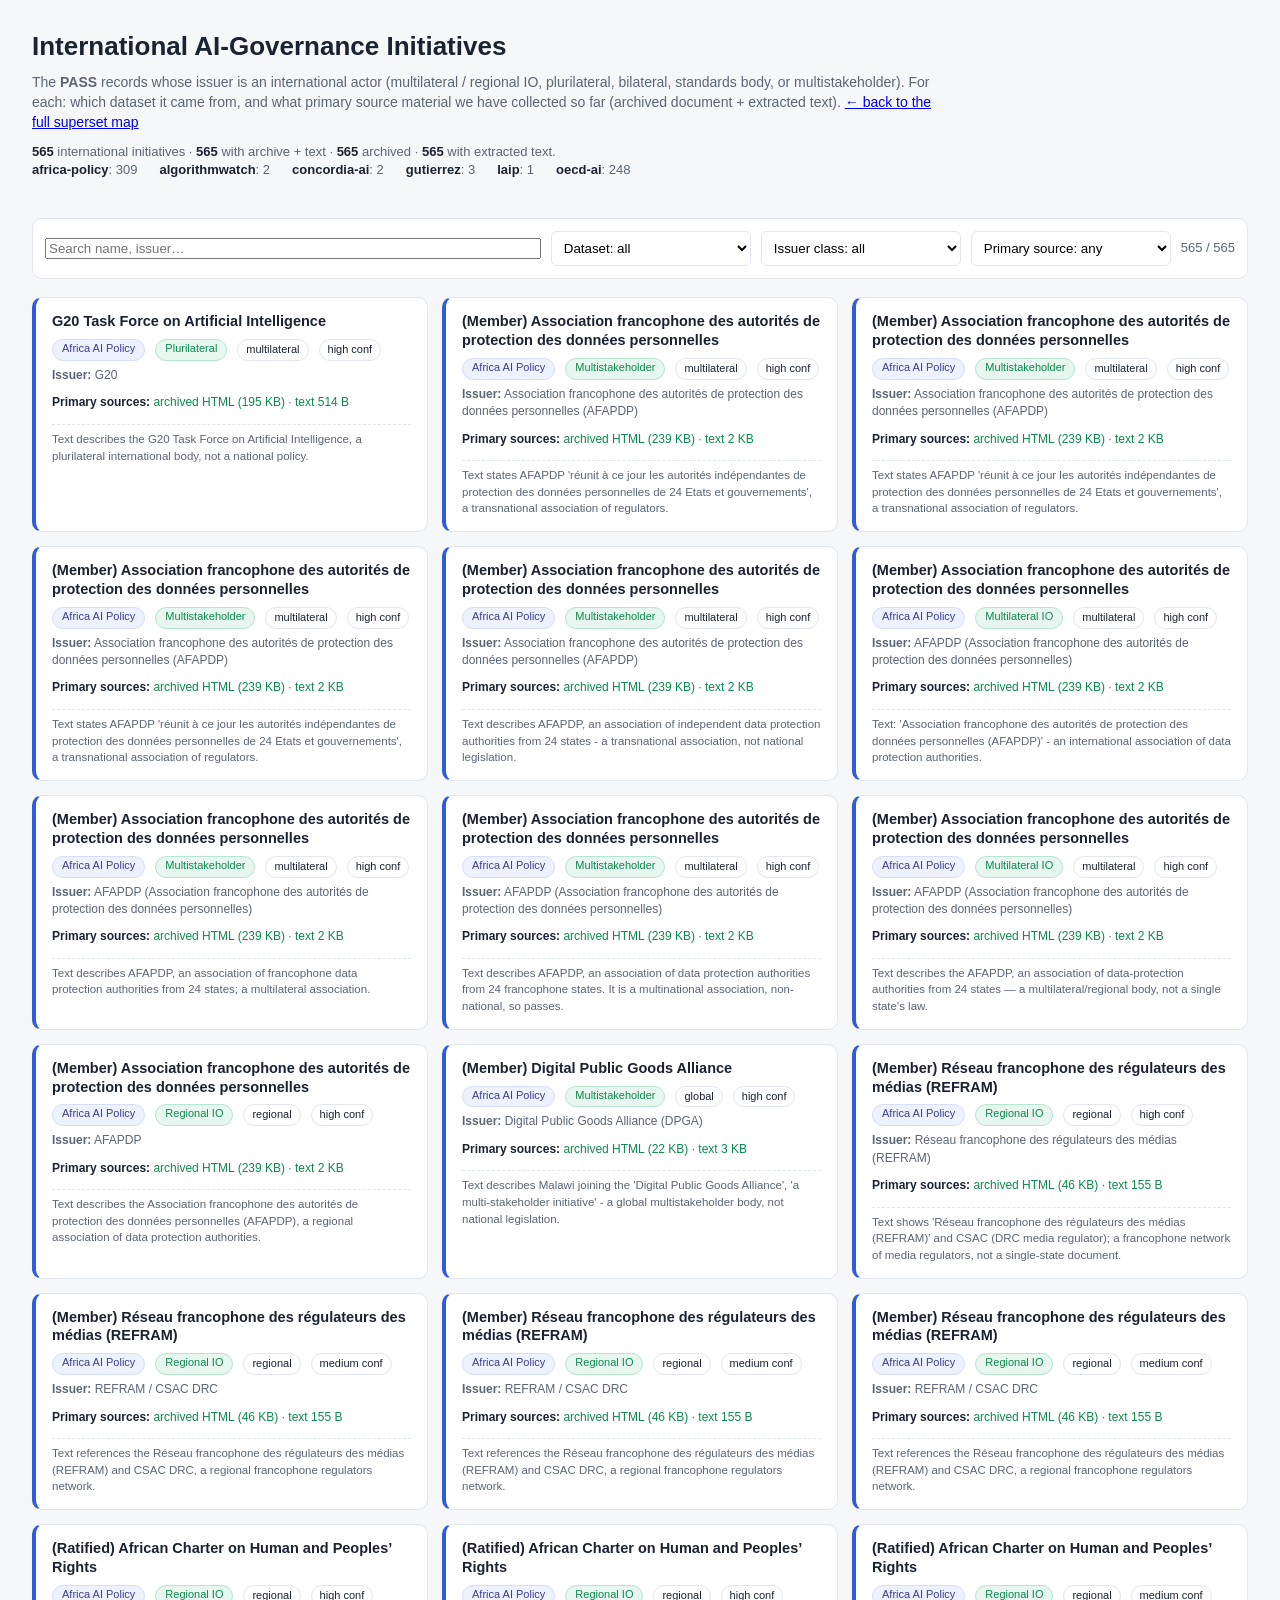
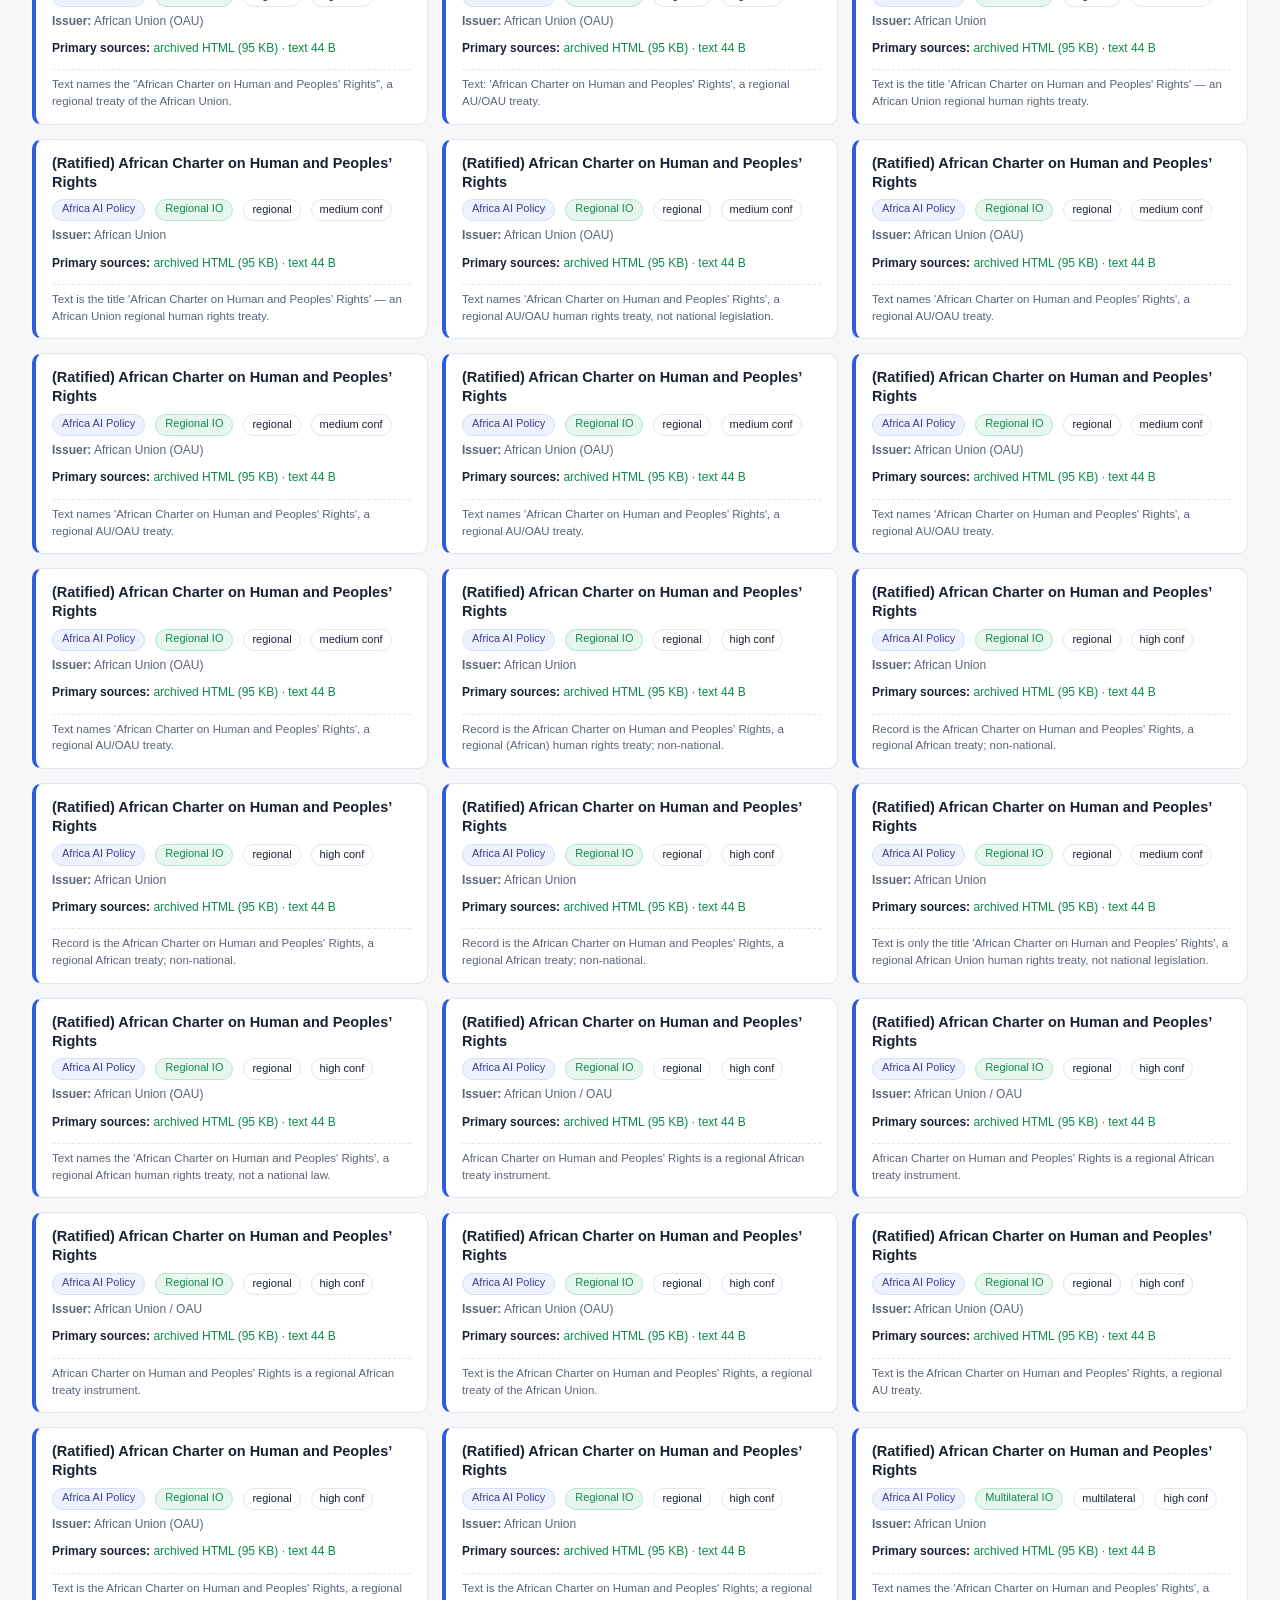
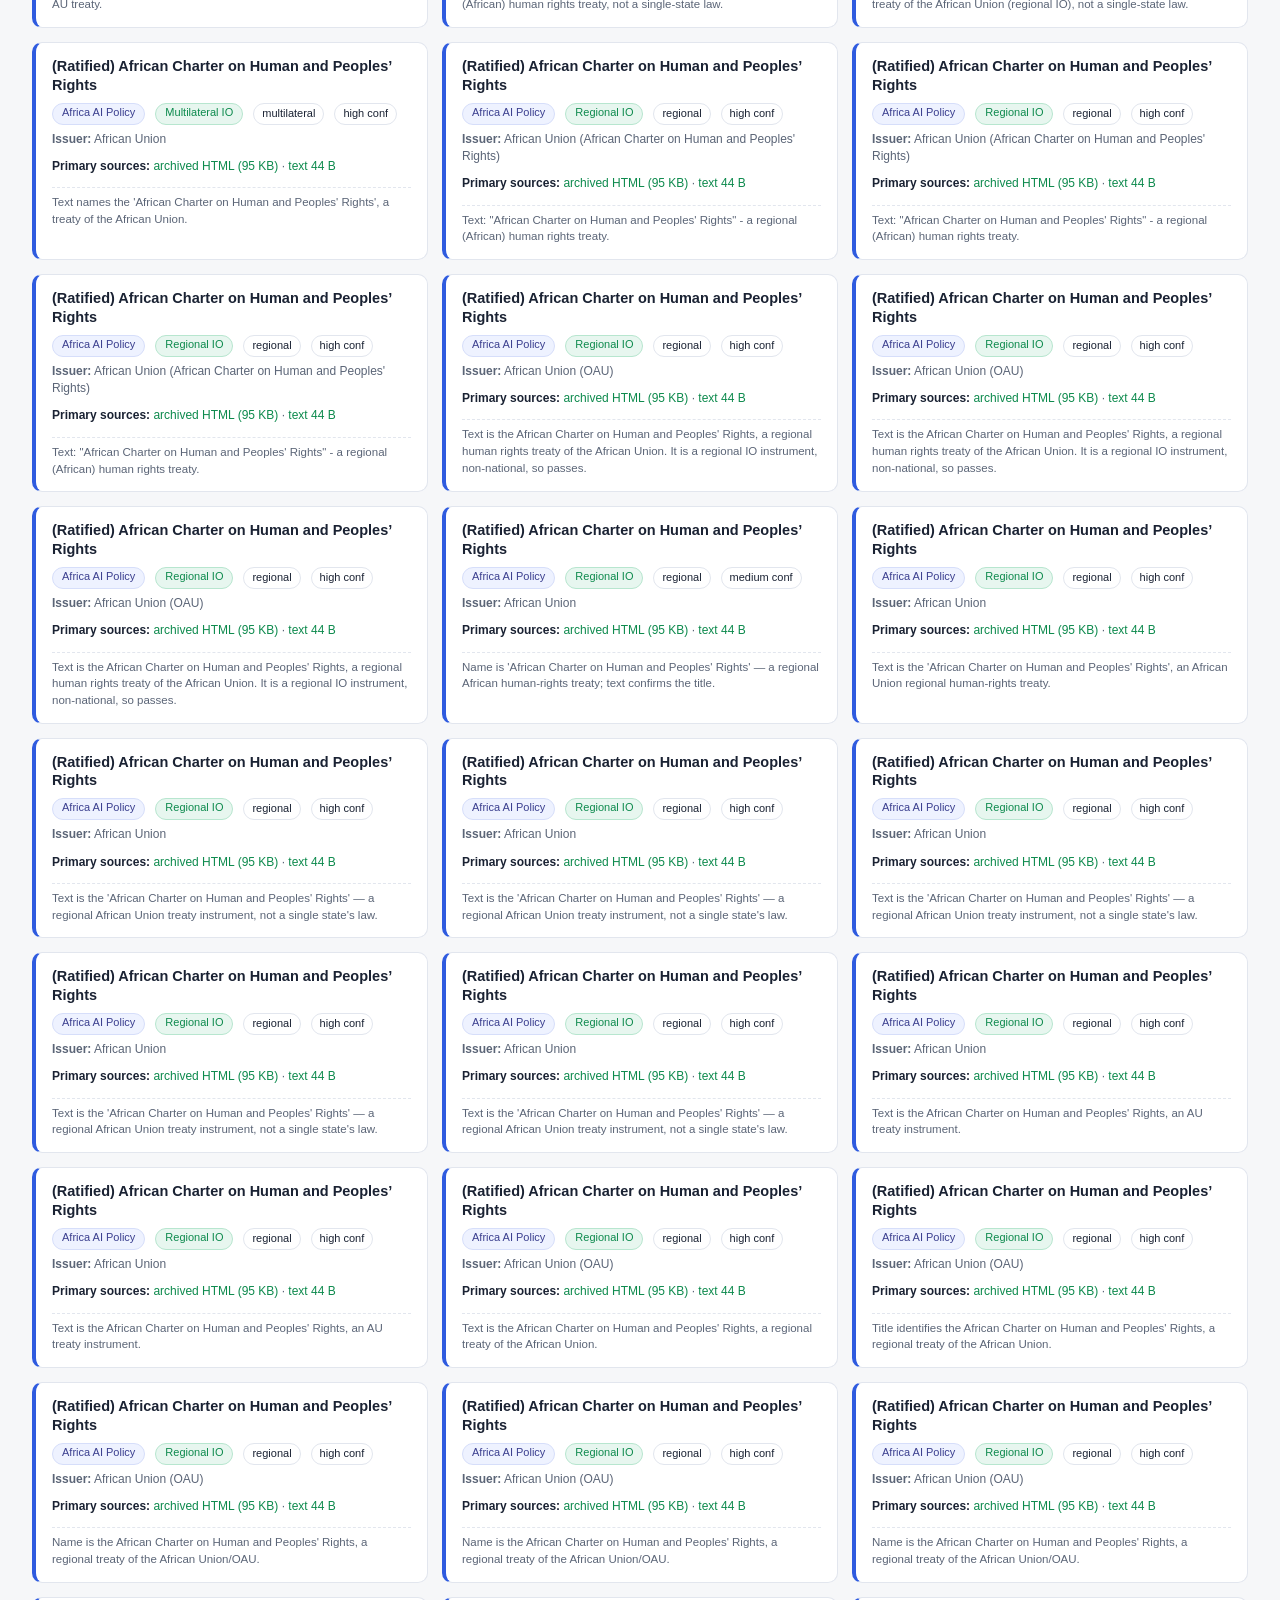
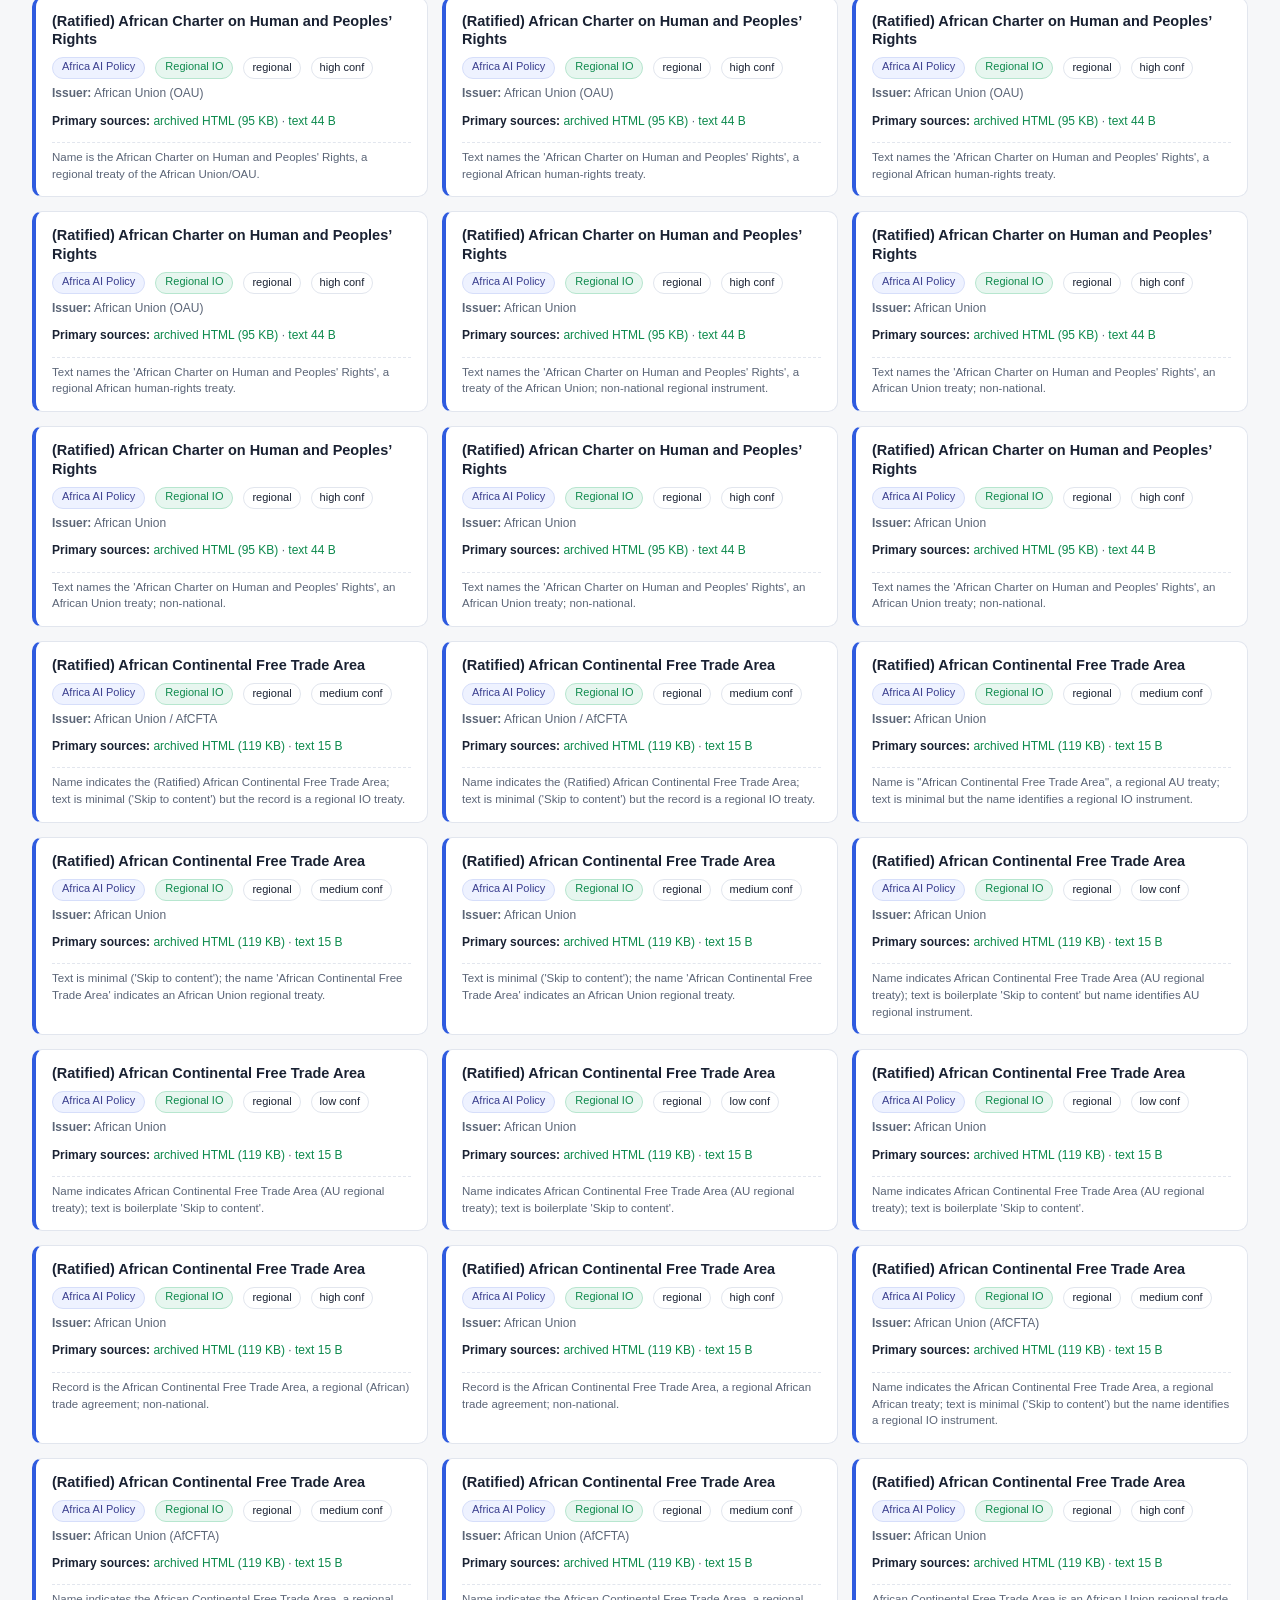
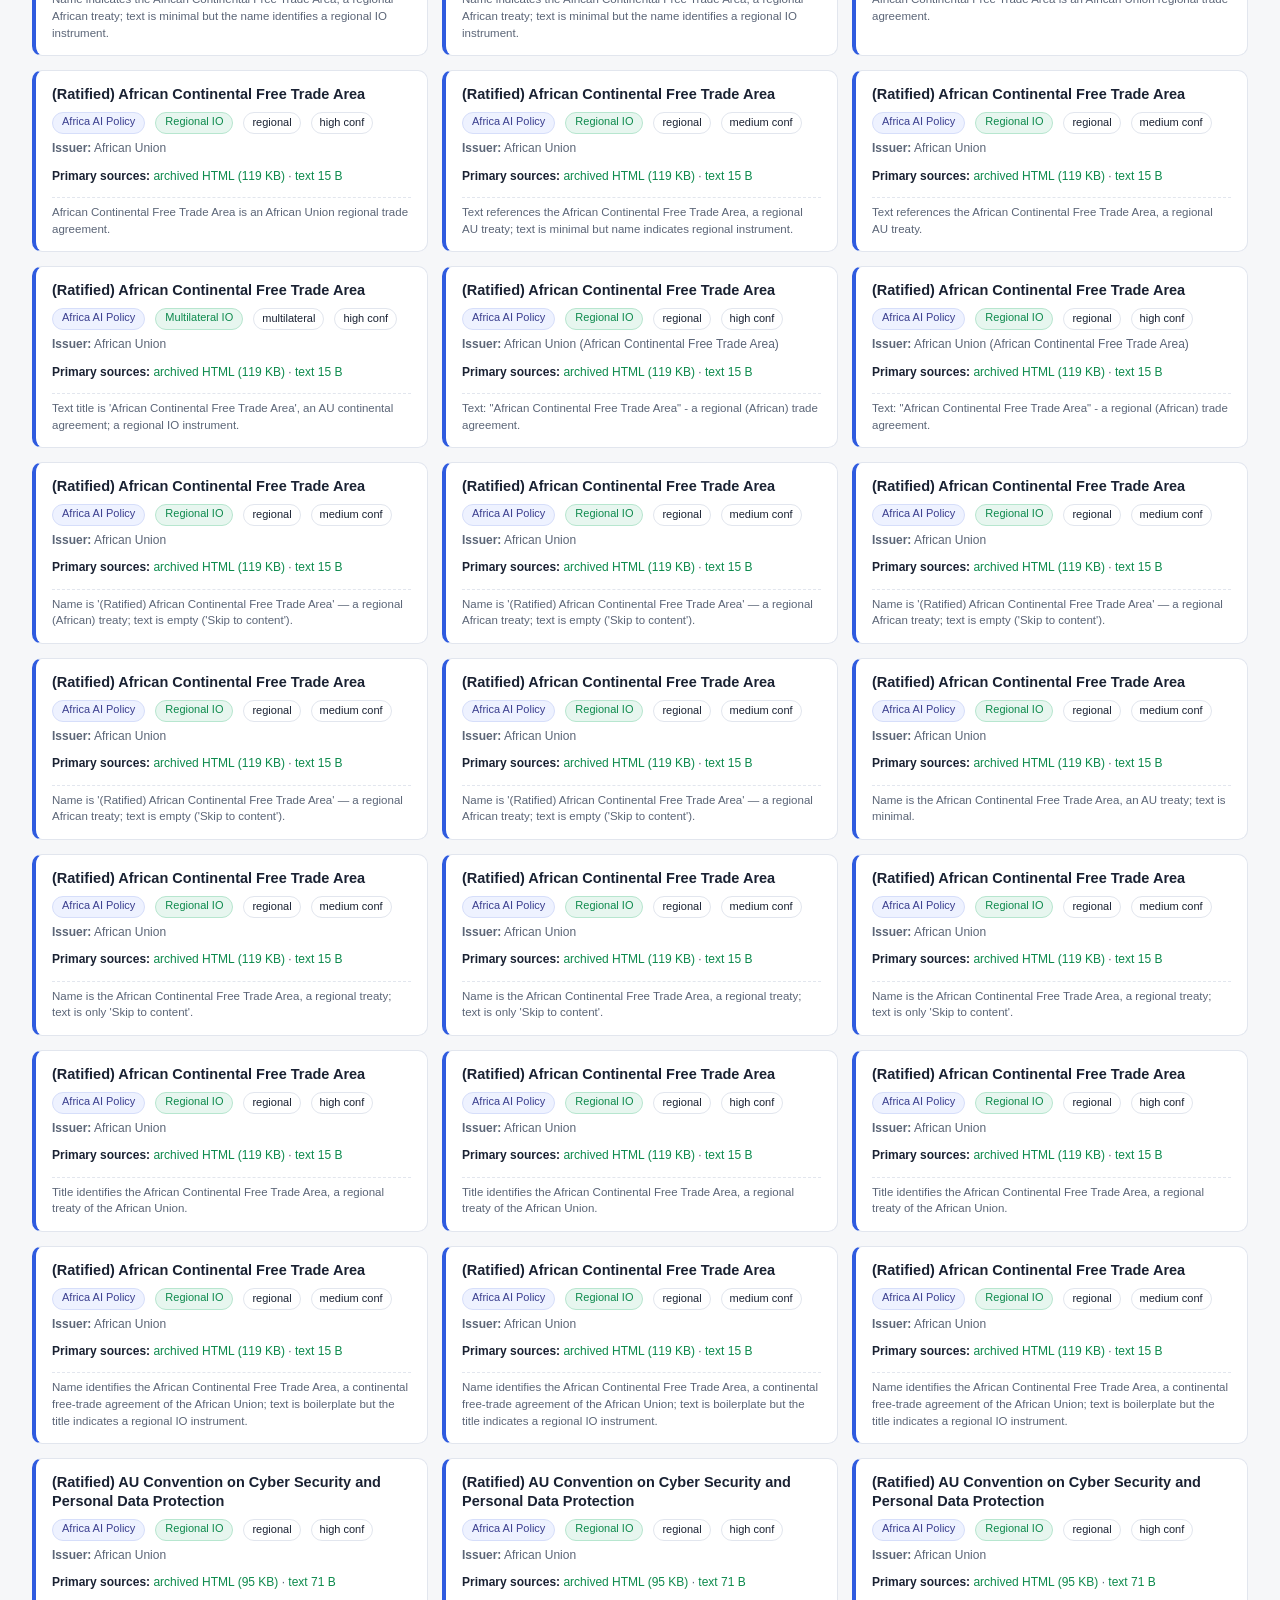
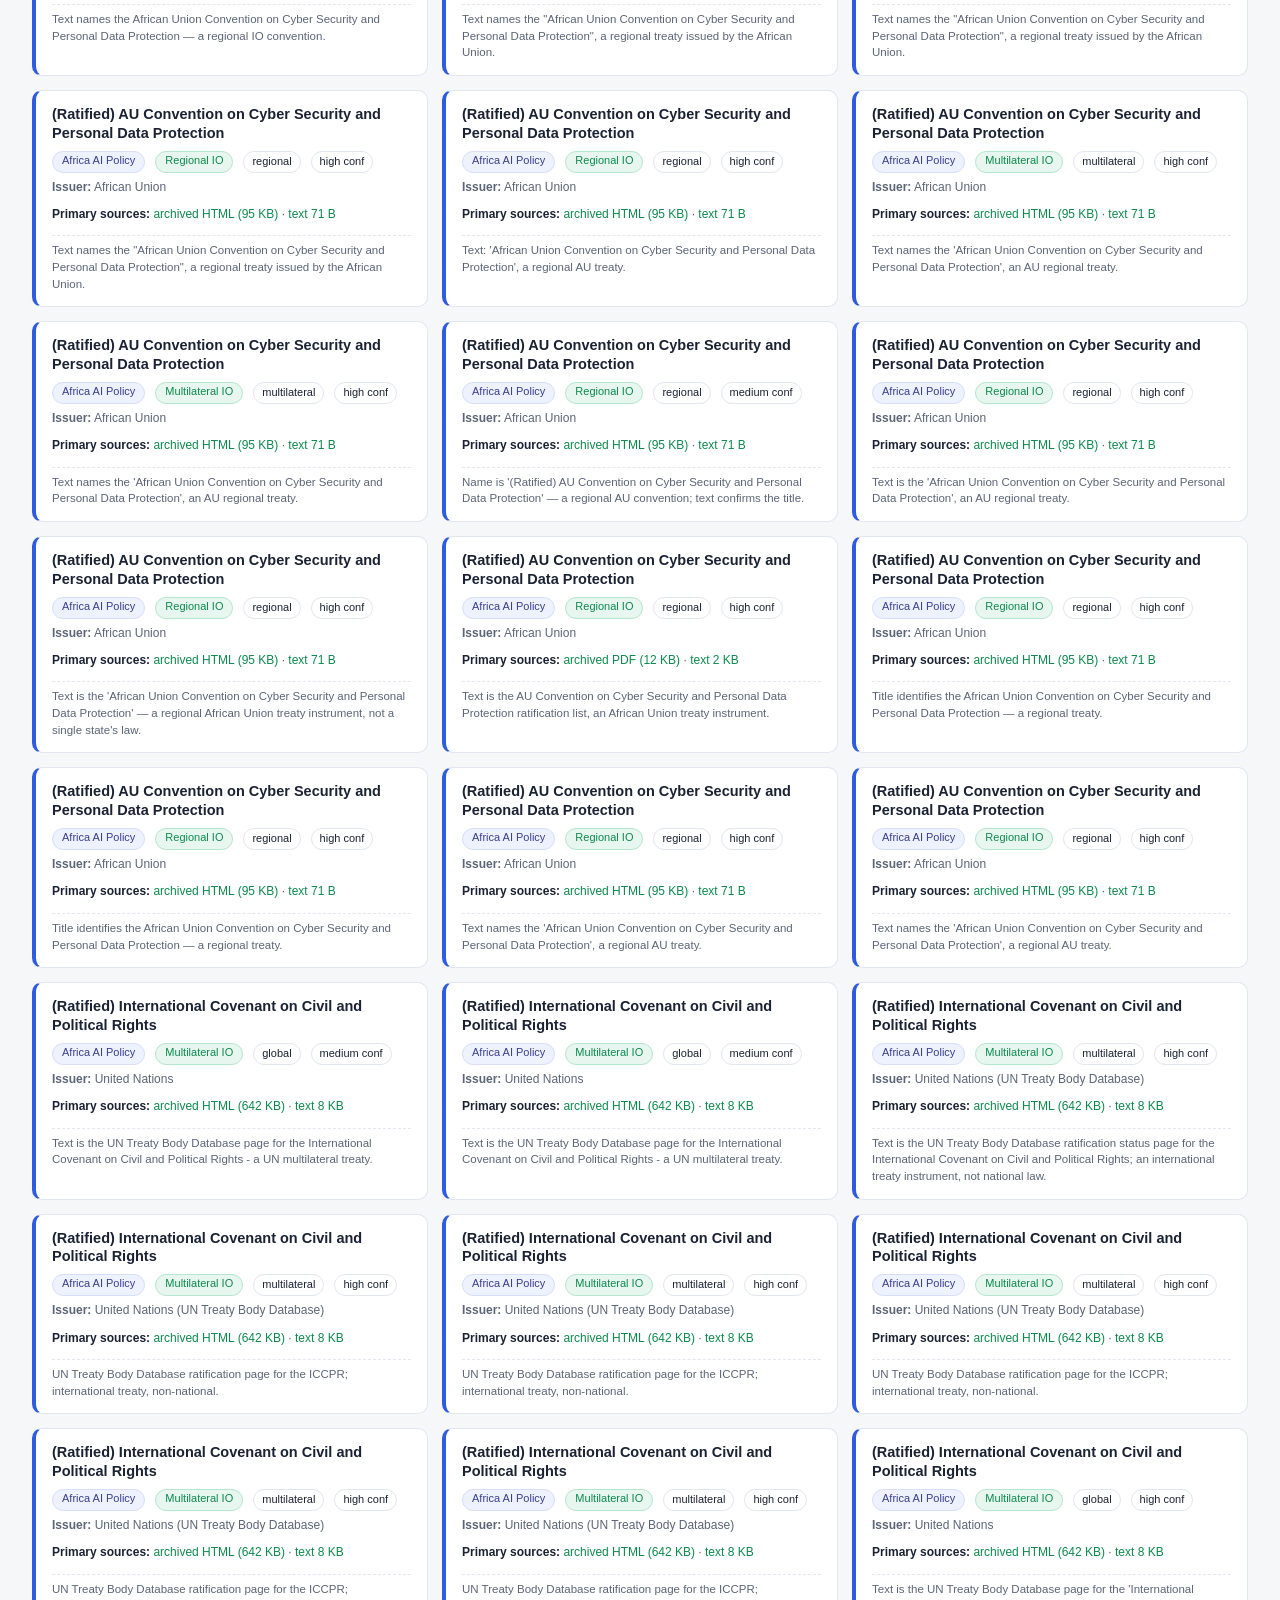
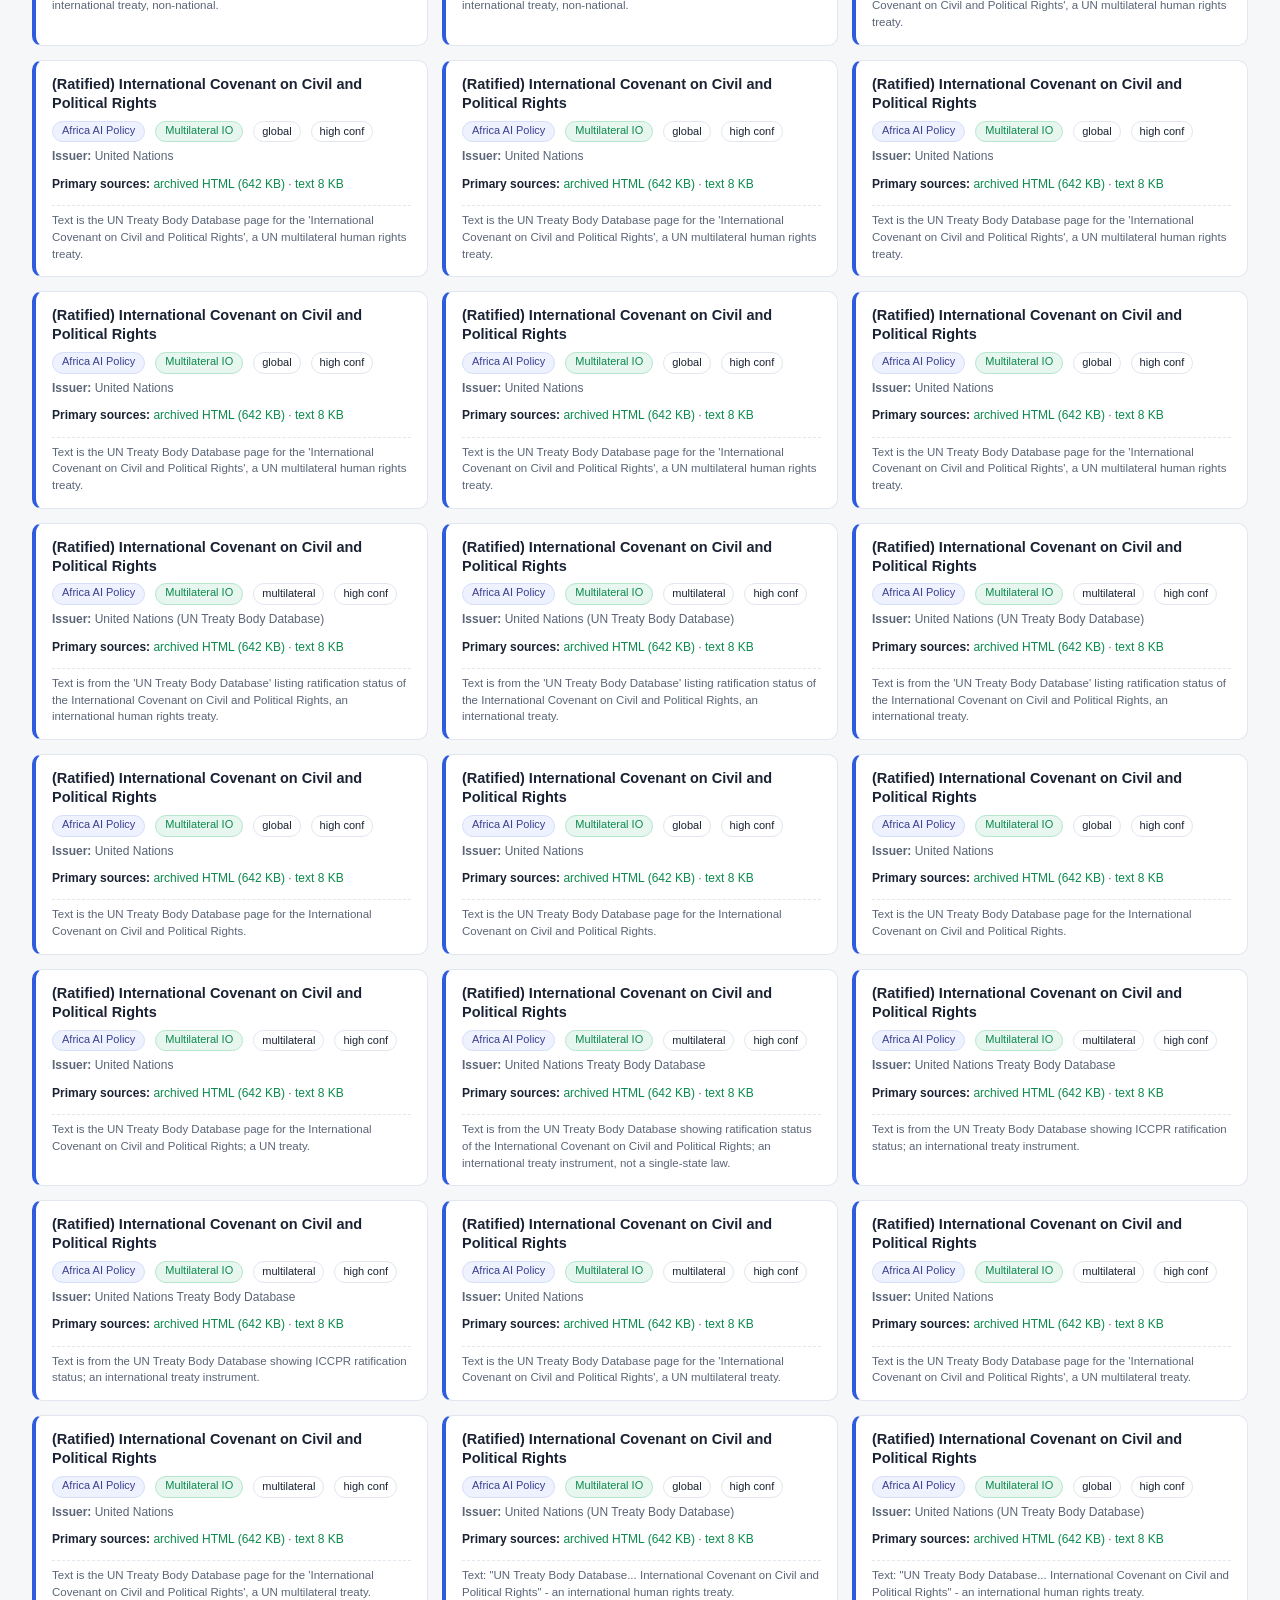
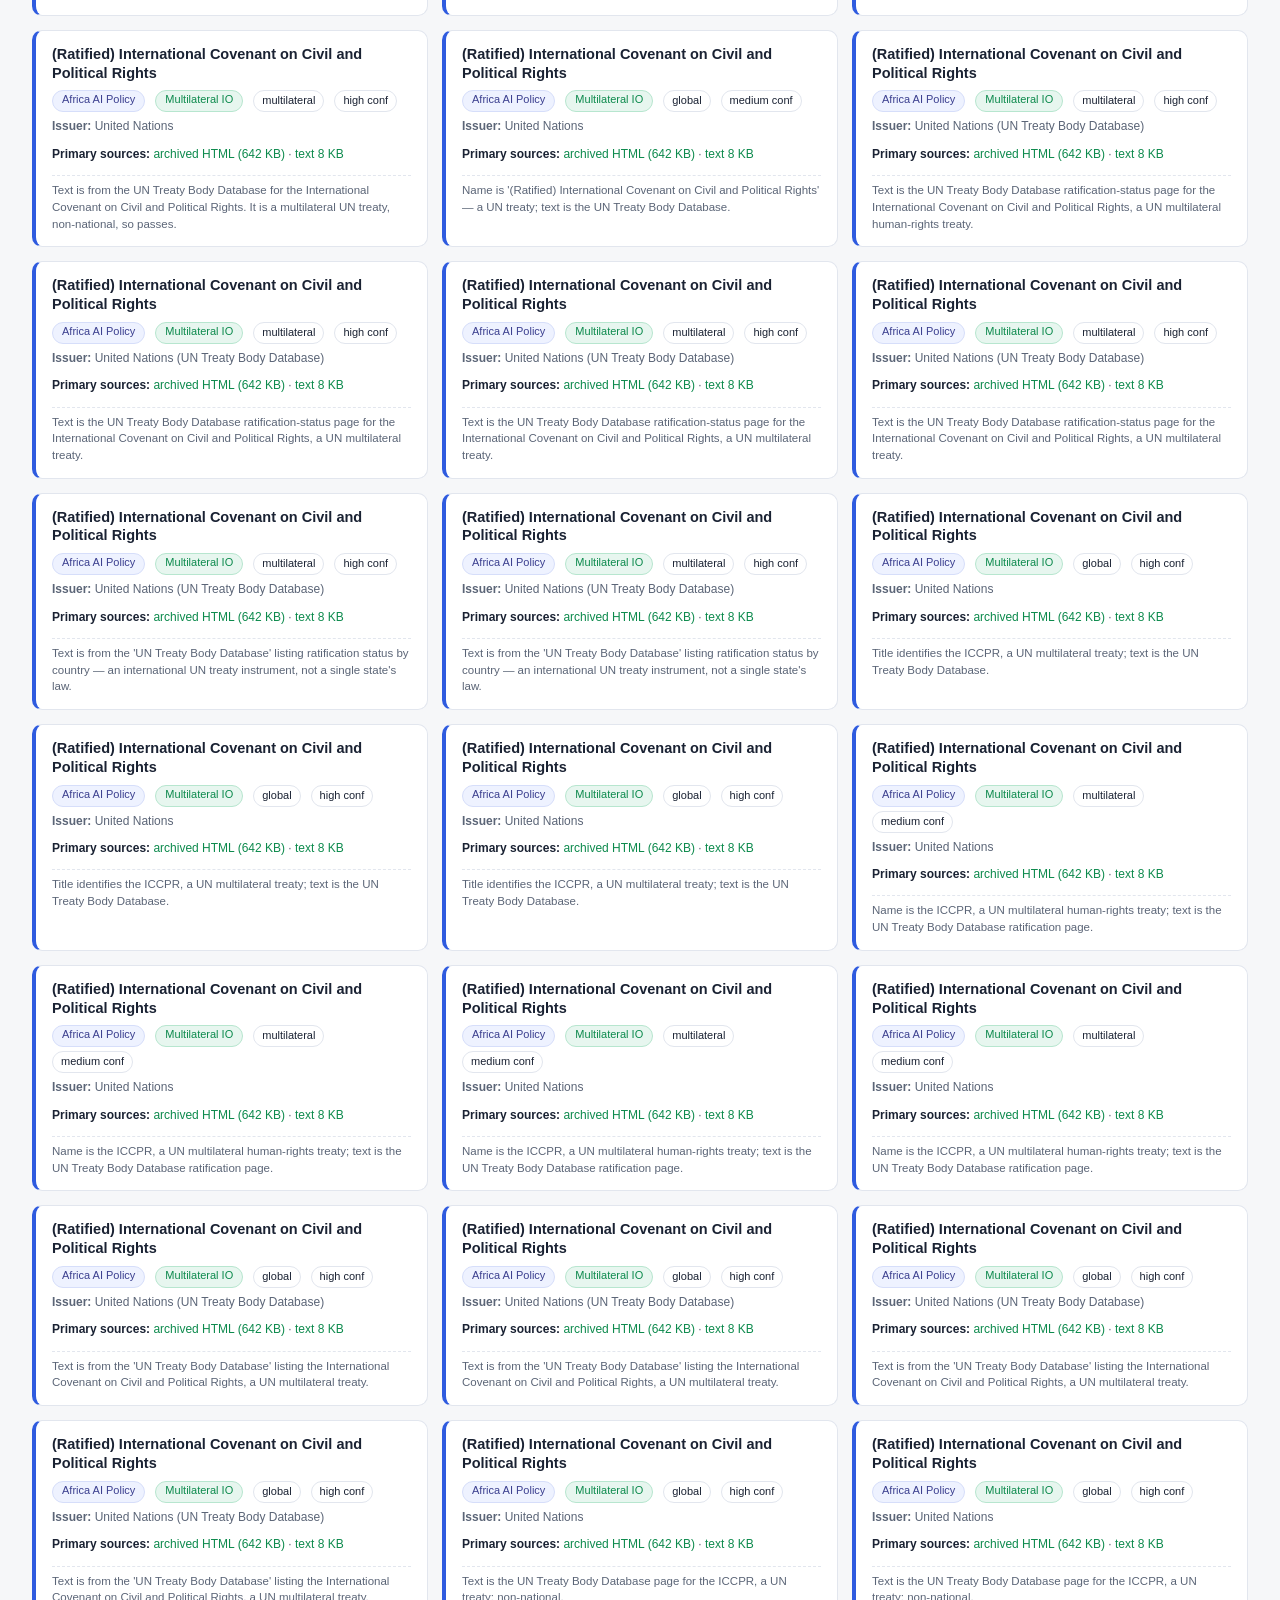
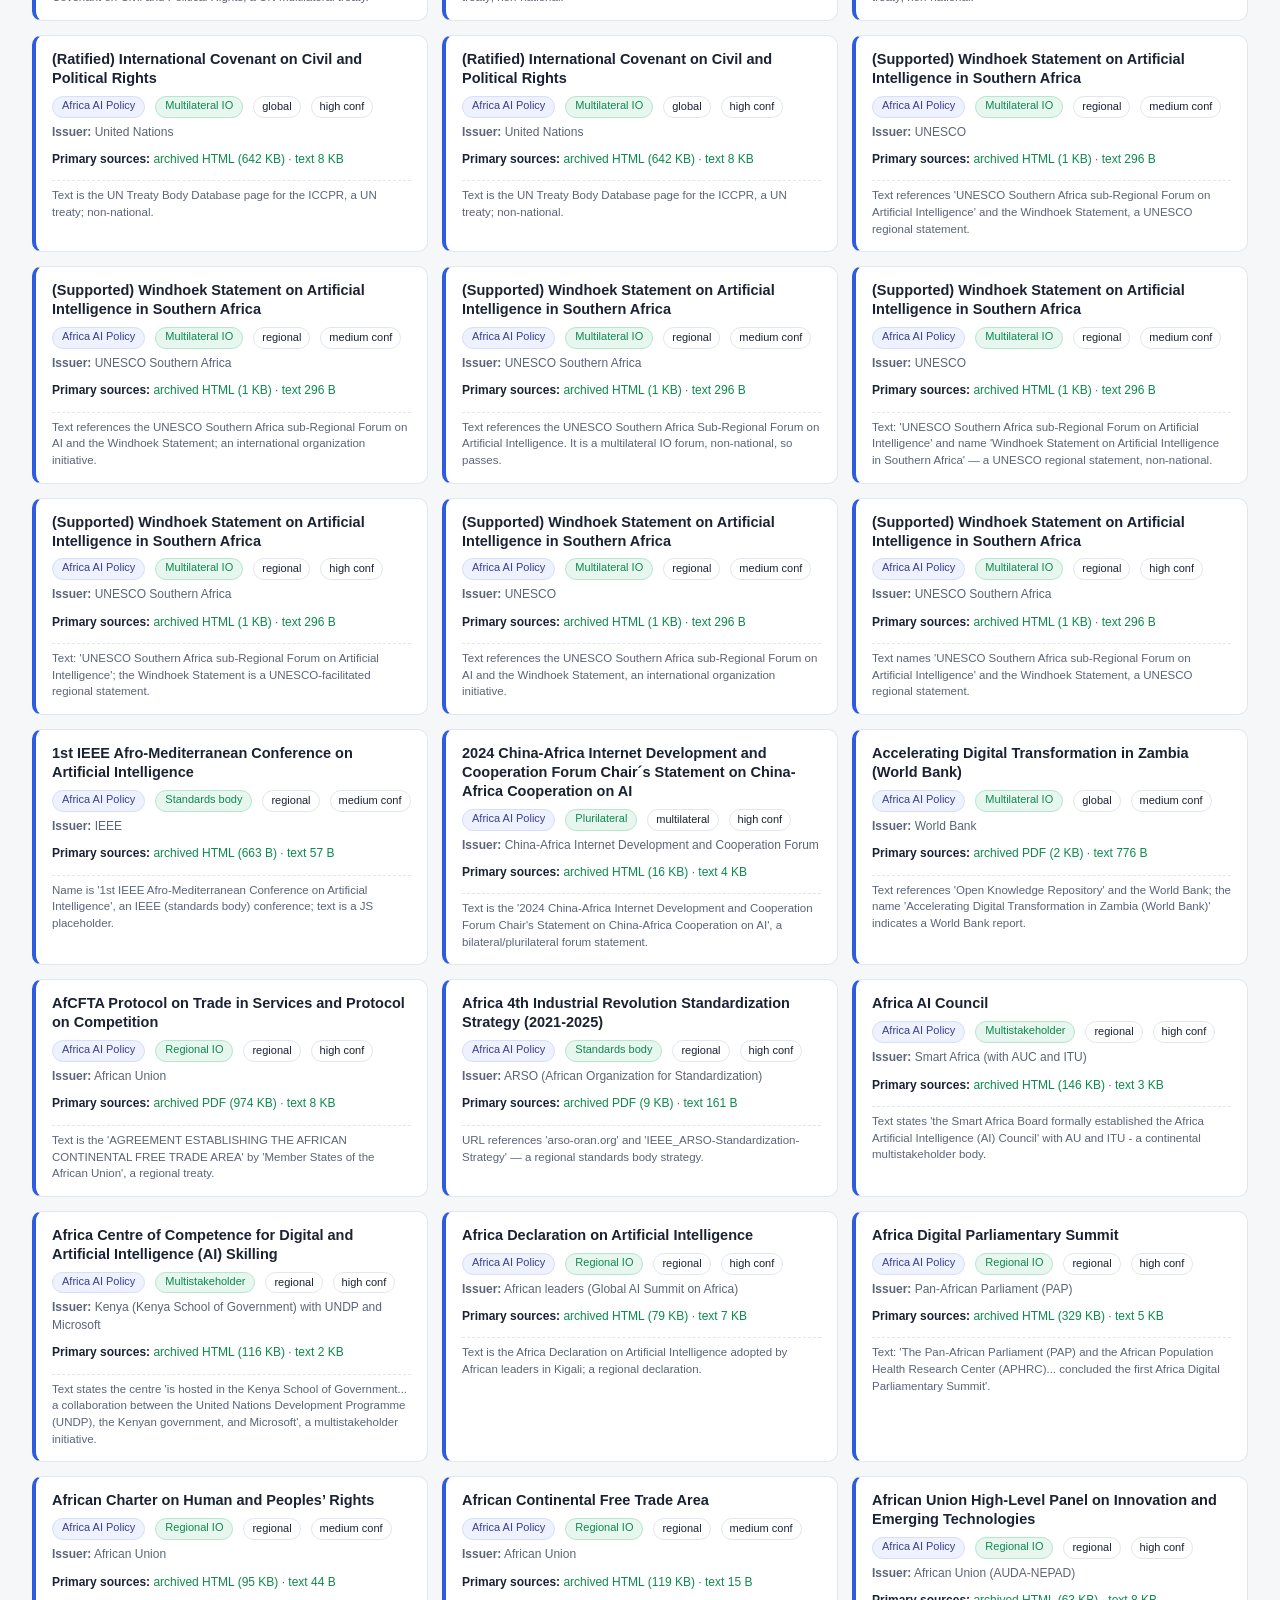
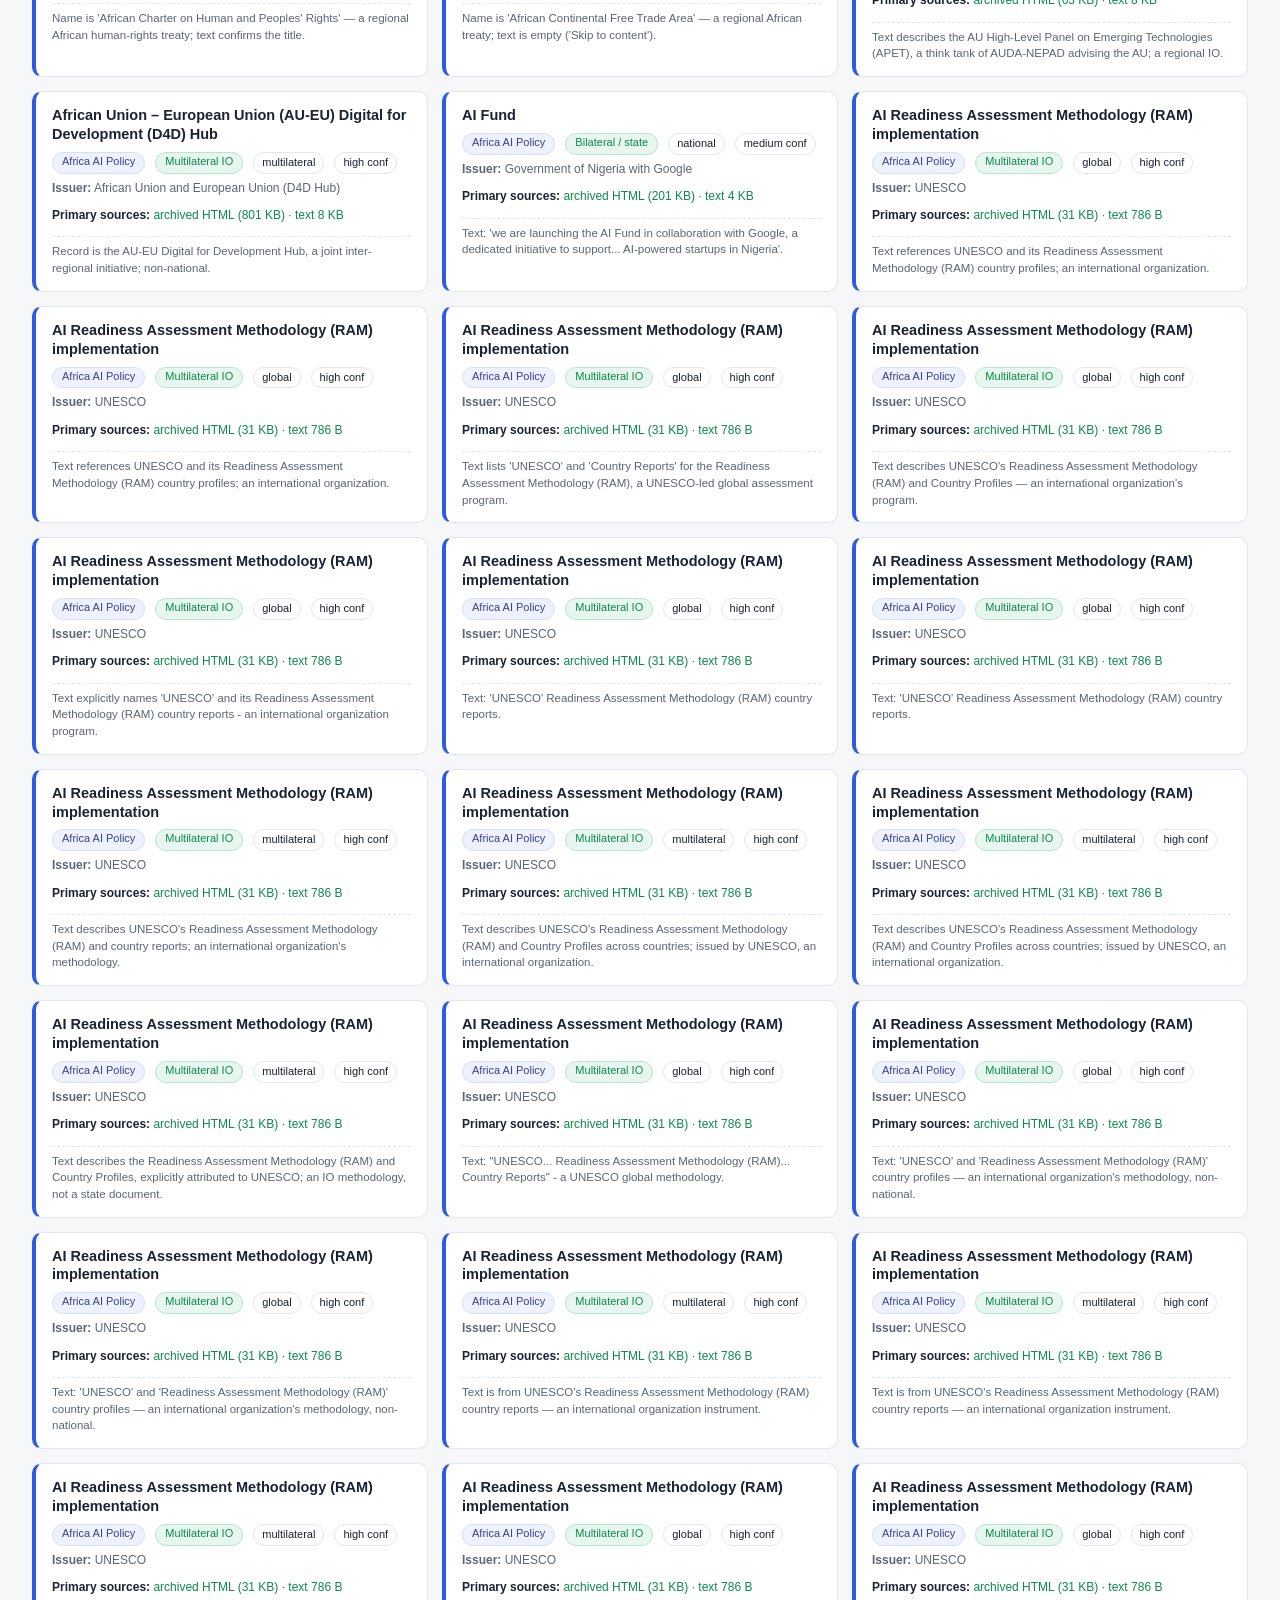
==== international.html @ 4057fb33 "feat: add International initiatives page (565 PASS records w/ primary-source status)" ====
<!DOCTYPE html>
<html lang="en">
<head>
<meta charset="UTF-8">
<meta name="viewport" content="width=device-width, initial-scale=1.0">
<title>International AI-Governance Initiatives — Superset</title>
<link rel="stylesheet" href="style.css">
<style>
  .intl-card { border-left: 4px solid var(--accent); }
  .intl-card h3 { font-size: 14.5px; }
  .src-line { font-size: 12px; color: var(--muted); display: flex; flex-wrap: wrap; gap: 4px 10px; margin-top: 2px; }
  .src-pill { background: #eef2ff; border: 1px solid #d6defa; color: #3b3f8f; border-radius: 12px; padding: 1px 9px; font-size: 11px; }
  .class-pill { background: #e7f6ef; border: 1px solid #b7e6cf; color: var(--pass); border-radius: 12px; padding: 1px 9px; font-size: 11px; }
  .primary { font-size: 12px; color: var(--muted); margin-top: 4px; }
  .primary b { color: var(--ink); }
  .primary .ok { color: var(--pass); }
  .primary .none { color: var(--excluded); }
  .evidence { font-size: 11.5px; color: var(--muted); margin-top: 6px; border-top: 1px dashed var(--line); padding-top: 6px; }
  .stats { display: flex; flex-wrap: wrap; gap: 6px 22px; margin-bottom: 12px; font-size: 13px; color: var(--muted); }
  .stats b { color: var(--ink); }
  .controls select { min-width: 200px; }
</style>
</head>
<body>
<header>
  <h1>International AI-Governance Initiatives</h1>
  <p class="sub">The <b>PASS</b> records whose issuer is an international actor
    (multilateral / regional IO, plurilateral, bilateral, standards body, or
    multistakeholder). For each: which dataset it came from, and what primary
    source material we have collected so far (archived document + extracted text).
    <a href="index.html">← back to the full superset map</a></p>
  <div id="summary" class="summary"></div>
</header>

<main>
  <section id="controls" class="controls">
    <input type="search" id="q" placeholder="Search name, issuer…" autocomplete="off">
    <select id="source">
      <option value="">Dataset: all</option>
    </select>
    <select id="orgclass">
      <option value="">Issuer class: all</option>
    </select>
    <select id="primary">
      <option value="">Primary source: any</option>
      <option value="both">archive + text</option>
      <option value="archive">archive only</option>
      <option value="text">text only</option>
      <option value="none">none collected</option>
    </select>
    <span id="count" class="count"></span>
  </section>
  <div id="grid" class="grid"></div>
</main>

<footer>
  <p>Generated from the superset pipeline. Each record is metadata + a link to the source — not trusted text. Primary-source status reflects the local archive (<code>primary/&lt;src&gt;/&lt;rid&gt;.*</code>) and extracted text (<code>primary/text/&lt;src&gt;/&lt;rid&gt;.txt</code>).</p>
</footer>
<script src="international.js"></script>
</body>
</html>
---- style.css ----
:root {
  --bg: #f6f7f9;
  --panel: #ffffff;
  --ink: #1a2233;
  --muted: #5b6577;
  --line: #e2e6ee;
  --accent: #2f5bdf;
  --pass: #0d8a4d;
  --flagged: #b98200;
  --excluded: #c0392b;
  --unknown: #8a8f9c;
}
* { box-sizing: border-box; }
[hidden] { display: none !important; }
body {
  margin: 0;
  font-family: -apple-system, "Segoe UI", Roboto, Helvetica, Arial, sans-serif;
  background: var(--bg);
  color: var(--ink);
  line-height: 1.45;
}
header { padding: 28px 32px 8px; }
header h1 { margin: 0 0 6px; font-size: 26px; }
.sub { max-width: 900px; color: var(--muted); font-size: 14px; margin: 0 0 10px; }
.summary { font-size: 13px; color: var(--muted); }
.summary b { color: var(--ink); }

.tabs {
  display: flex; flex-wrap: wrap; gap: 8px;
  padding: 14px 32px 0;
}
.tabs button {
  border: 1px solid var(--line); background: var(--panel);
  color: var(--ink); padding: 8px 14px; border-radius: 8px;
  cursor: pointer; font-size: 13px;
}
.tabs button.active {
  background: var(--accent); border-color: var(--accent); color: #fff;
}
.tabs .n { opacity: .7; font-weight: 400; }

main { padding: 18px 32px 40px; }
.controls {
  display: flex; flex-wrap: wrap; gap: 10px; align-items: center;
  padding: 12px; background: var(--panel); border: 1px solid var(--line);
  border-radius: 10px; margin-bottom: 18px;
}
.controls input[type=search] { flex: 1 1 200px; min-width: 180px; }
.controls select { padding: 8px; border: 1px solid var(--line); border-radius: 6px; background: #fff; }
.count { margin-left: auto; font-size: 13px; color: var(--muted); }

/* overlap view */
.tabs--over { margin-top: 2px; }
.tabs--over button { background: #eef2ff; }
.tabs--over button.active { background: #6b4fe0; border-color: #6b4fe0; }
.overview {
  background: var(--panel); border: 1px solid var(--line); border-radius: 10px;
  padding: 16px; margin-bottom: 18px; font-size: 13px; color: var(--muted);
}
.overview h2 { margin: 0 0 10px; font-size: 16px; color: var(--ink); }
.overview .stats { display: flex; flex-wrap: wrap; gap: 6px 22px; margin-bottom: 12px; }
.overview .stats b { color: var(--ink); }
.overview table.matrix { border-collapse: collapse; font-size: 12px; }
.overview table.matrix td, .overview table.matrix th { border: 1px solid var(--line); padding: 3px 8px; text-align: center; }
.overview table.matrix th { color: var(--muted); font-weight: 600; }
.cluster {
  background: var(--panel); border: 1px solid var(--line); border-radius: 10px;
  padding: 13px 16px; margin-bottom: 12px;
}
.cluster h3 { margin: 0 0 4px; font-size: 15px; }
.cluster .srcs { font-size: 12px; color: var(--muted); display: flex; flex-wrap: wrap; gap: 4px 8px; margin-bottom: 8px; }
.src-pill { display: inline-block; background: #eef2ff; border: 1px solid #d6defa; color: #3b3f8f; border-radius: 12px; padding: 1px 9px; font-size: 11px; }
.cluster details { margin-top: 2px; }
.cluster summary { cursor: pointer; font-size: 12px; color: var(--accent); }
.cluster .members { margin-top: 8px; font-size: 12px; color: var(--muted); }
.cluster .member { padding: 2px 0; }
.cluster .member .src { color: var(--accent); font-weight: 600; }

/* ranking figure */
.rank-sec { margin-top: 16px; }
.rank-sec h3 { margin: 0 0 8px; font-size: 14px; color: var(--ink); }
.hist { margin-bottom: 14px; }
.hist-row { display: flex; align-items: center; gap: 8px; margin: 3px 0; font-size: 12px; }
.hist-label { width: 90px; text-align: right; color: var(--muted); flex: none; }
.hist-bar { height: 14px; background: var(--accent); border-radius: 3px; min-width: 2px; }
.hist-n { color: var(--ink); font-weight: 600; width: 30px; }
.rank { max-height: 420px; overflow-y: auto; border: 1px solid var(--line); border-radius: 8px; padding: 6px 10px; }
.rank-row { display: flex; align-items: center; gap: 8px; padding: 3px 0; font-size: 12px; }
.rank-name { width: 46%; white-space: nowrap; overflow: hidden; text-overflow: ellipsis; color: var(--ink); flex: none; }
.rank-bar { height: 12px; background: #c9d6ff; border-radius: 3px; min-width: 2px; }
.rank-bar.hi { background: var(--accent); }
.rank-n { color: var(--muted); font-weight: 600; width: 22px; flex: none; }

.grid {
  display: grid; grid-template-columns: repeat(auto-fill, minmax(300px, 1fr));
  gap: 14px;
}
.card {
  background: var(--panel); border: 1px solid var(--line);
  border-radius: 10px; padding: 14px 16px; display: flex; flex-direction: column;
  gap: 6px;
}
.card h3 { margin: 0; font-size: 15px; line-height: 1.3; }
.card h3 a { color: var(--ink); text-decoration: none; }
.card h3 a:hover { color: var(--accent); text-decoration: underline; }
.meta { font-size: 12px; color: var(--muted); display: flex; flex-wrap: wrap; gap: 4px 10px; }
.desc { font-size: 12.5px; color: var(--muted); margin: 0; }
.badges { margin-top: auto; display: flex; flex-wrap: wrap; gap: 6px; }
.badge {
  font-size: 11px; padding: 2px 8px; border-radius: 20px; border: 1px solid var(--line);
  color: var(--ink); background: #fff;
}
.badge.pass { background: #e7f6ef; color: var(--pass); border-color: #b7e6cf; }
.badge.flagged { background: #fff4dd; color: var(--flagged); border-color: #ecd49a; }
.badge.excluded { background: #fbecea; color: var(--excluded); border-color: #f0c4be; }
.badge.unknown { background: #f0f1f4; color: var(--unknown); border-color: #d5d8e0; }
.badge.matched { background: #e9f0ff; color: var(--accent); border-color: #c5d6ff; }
.empty { color: var(--muted); padding: 30px; text-align: center; grid-column: 1 / -1; }
footer { padding: 14px 32px 30px; color: var(--muted); font-size: 12px; }
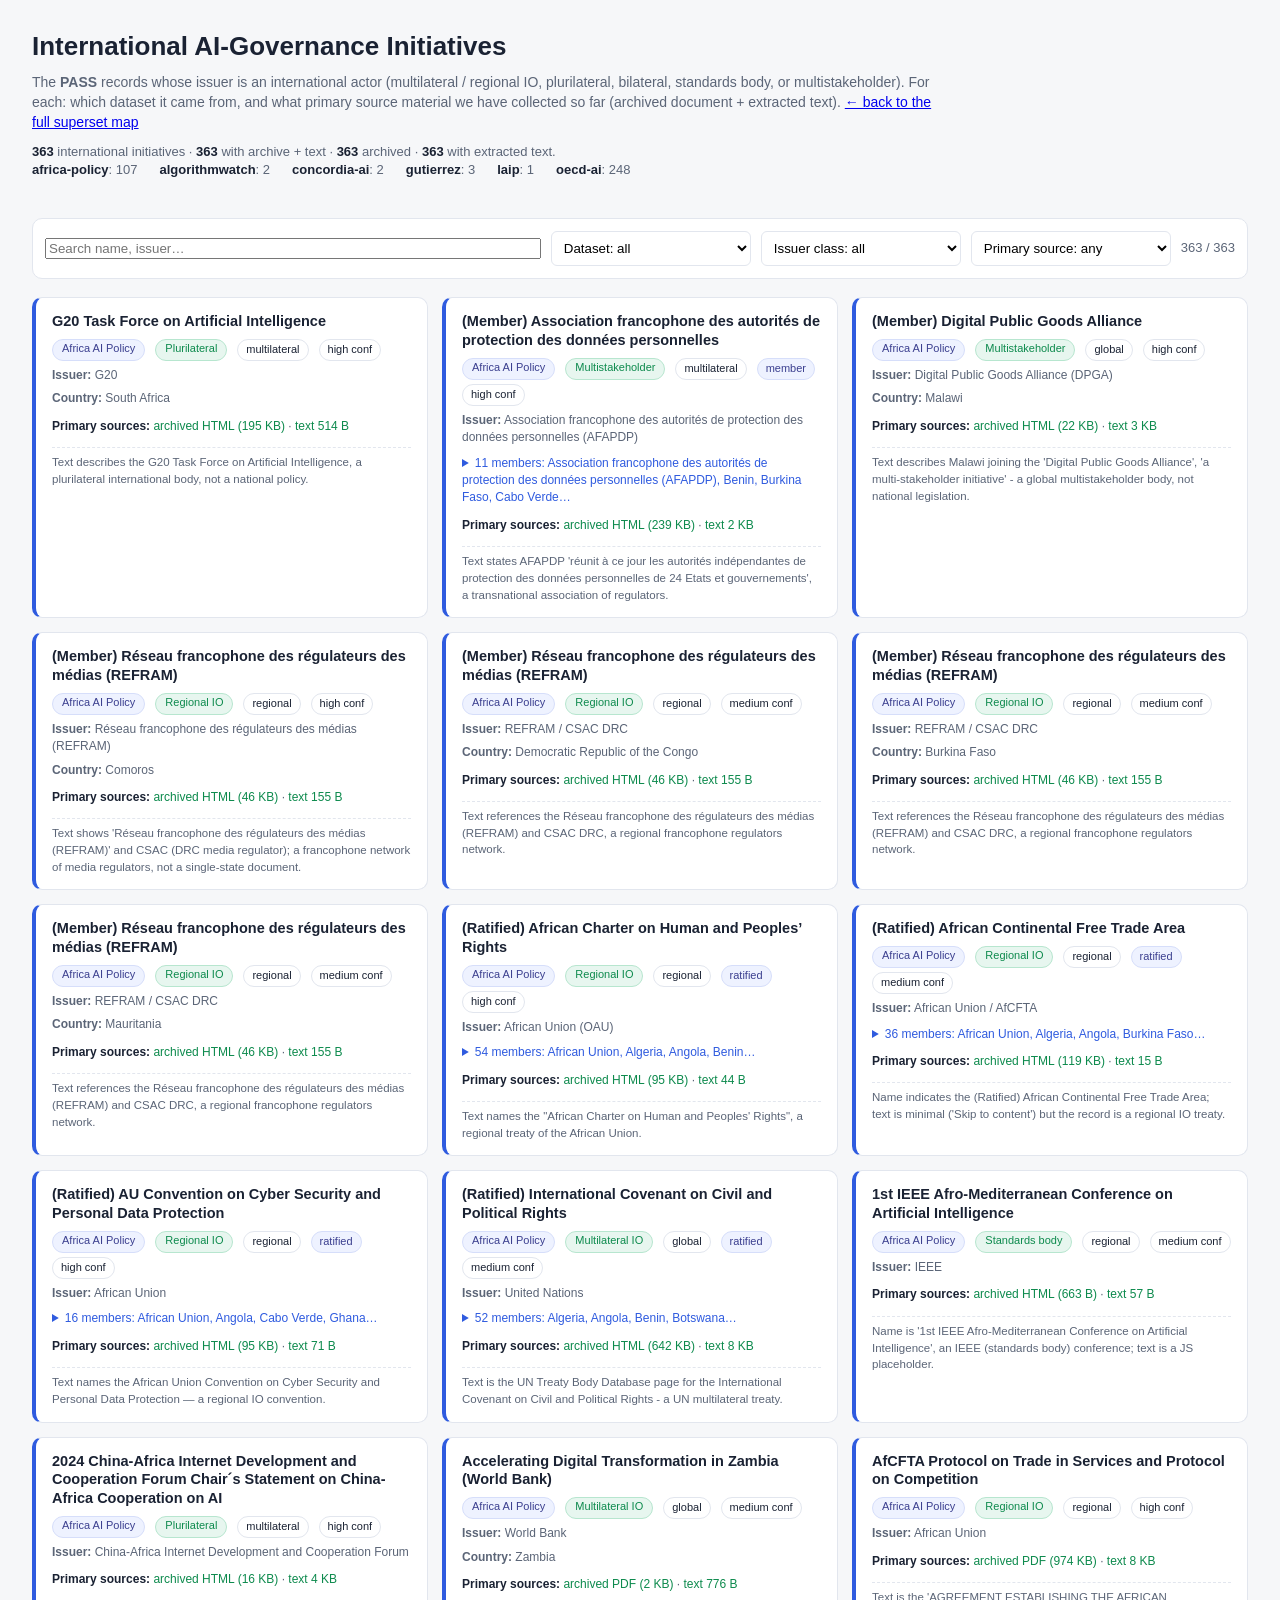
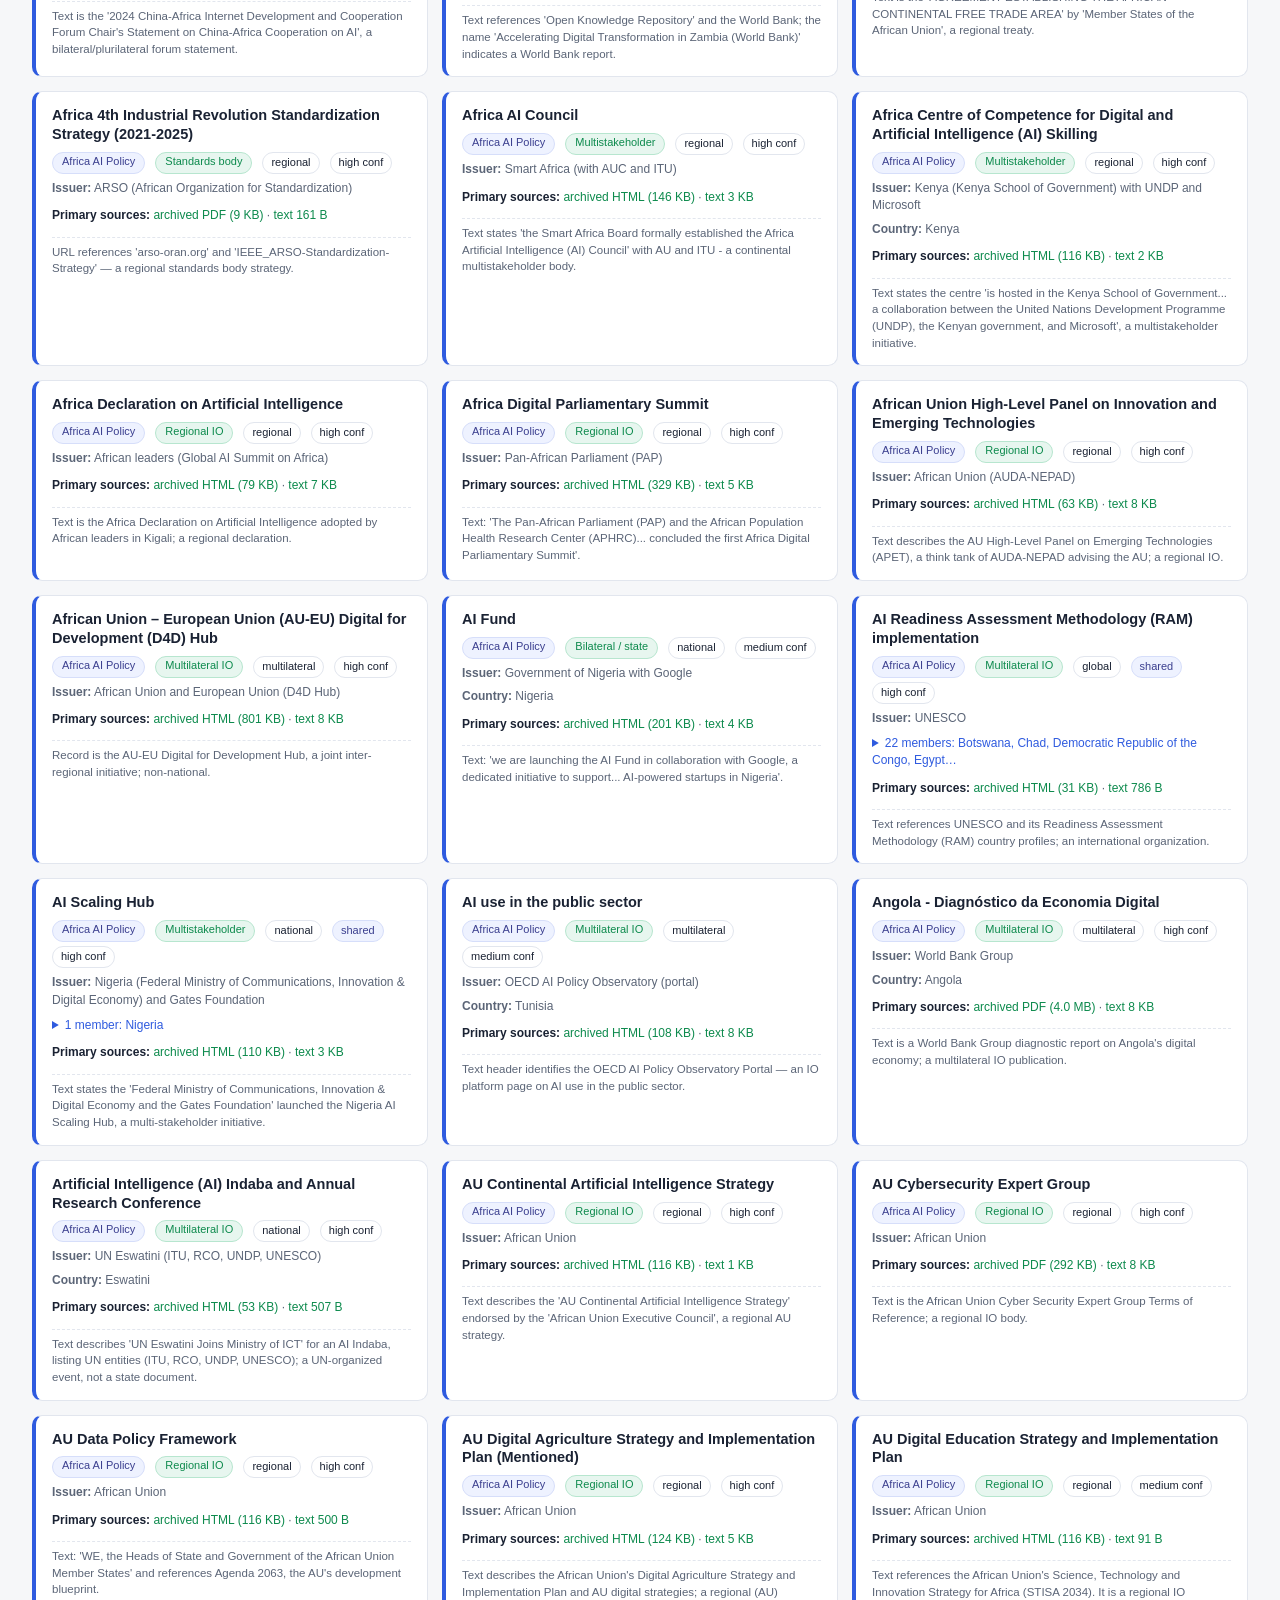
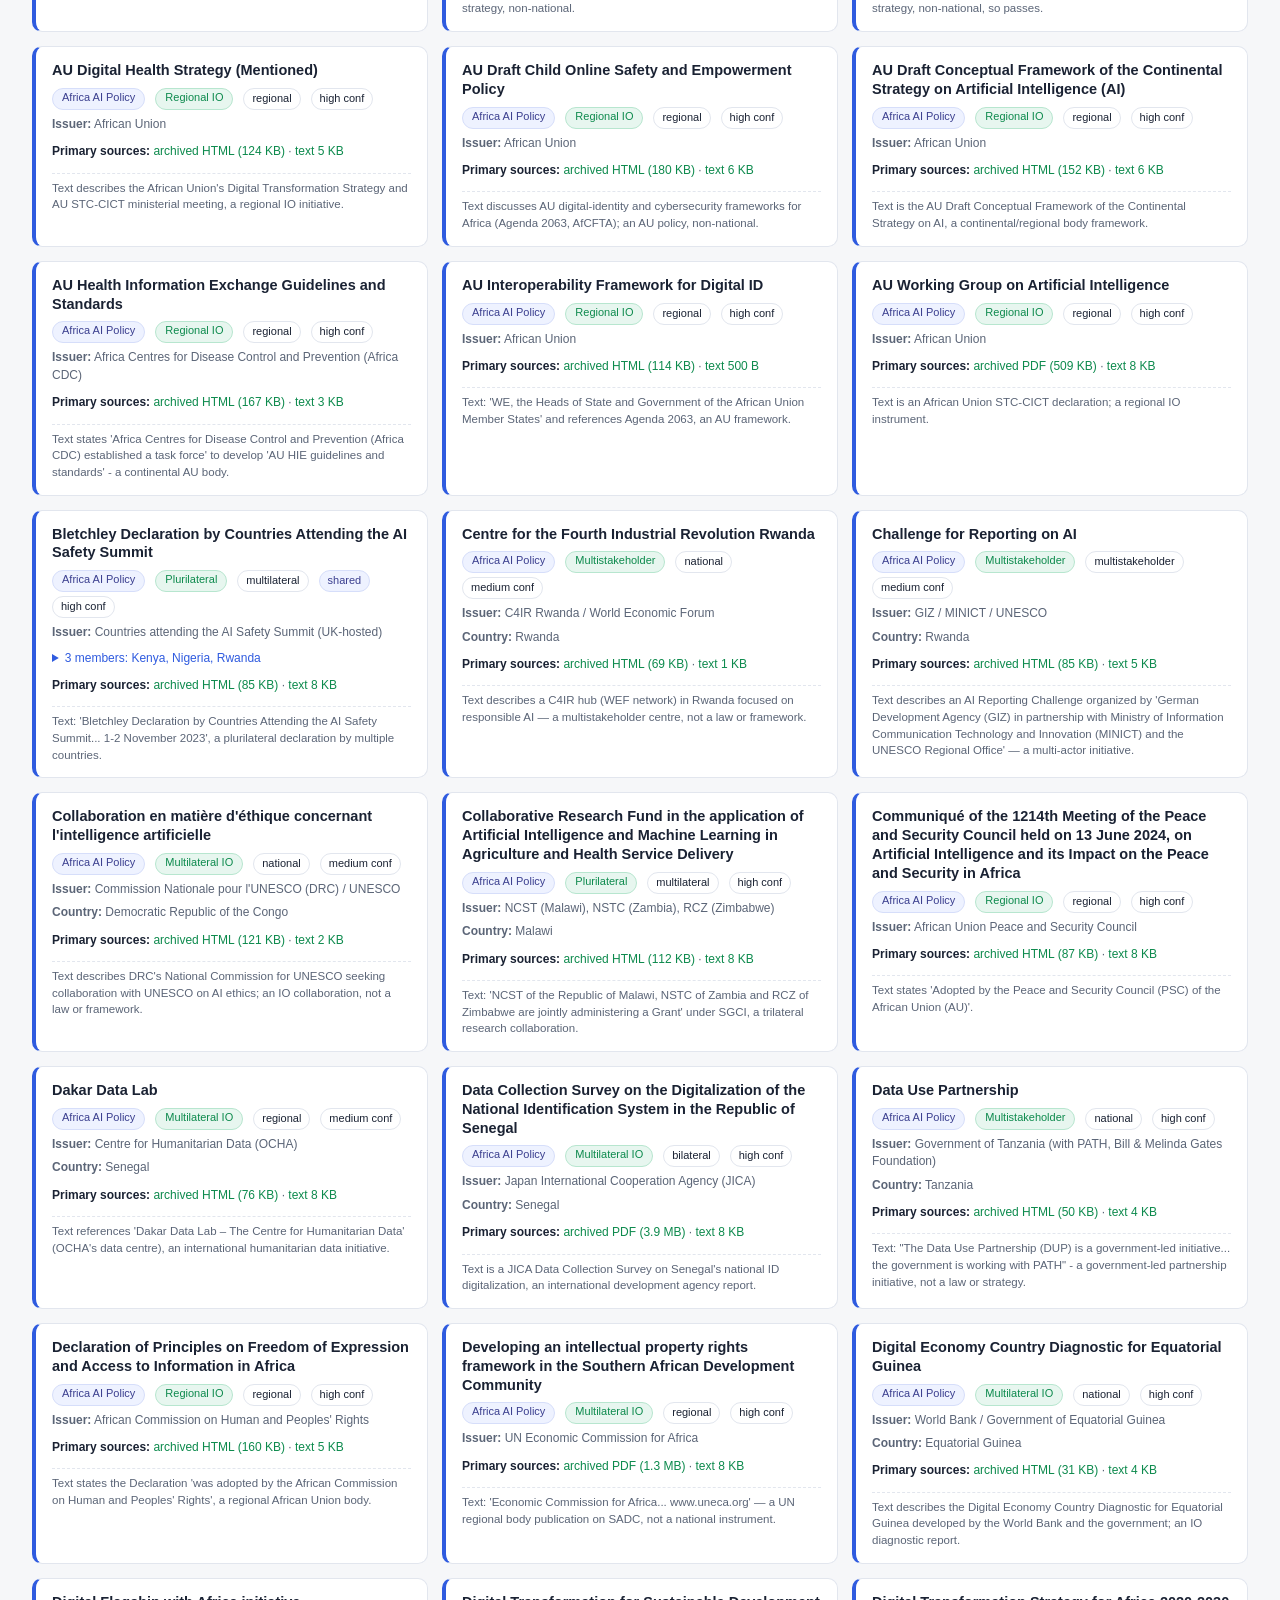
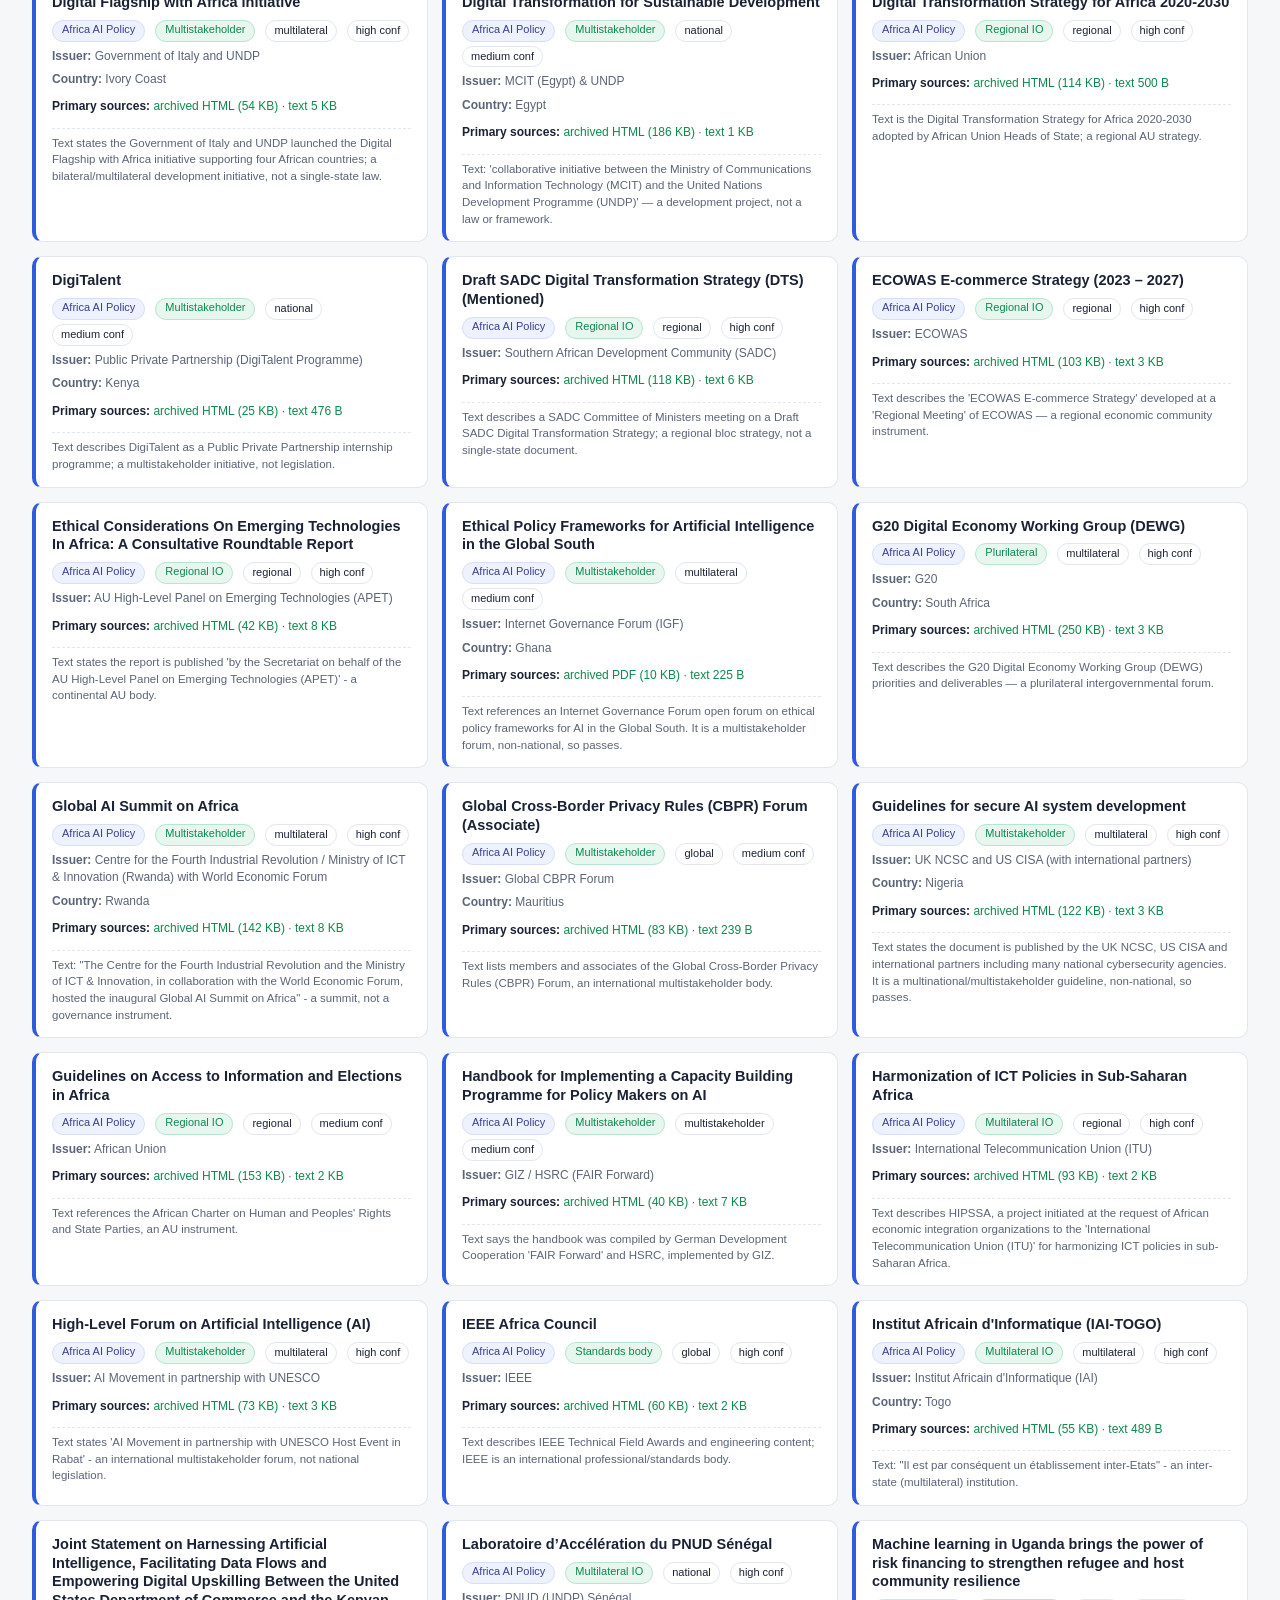
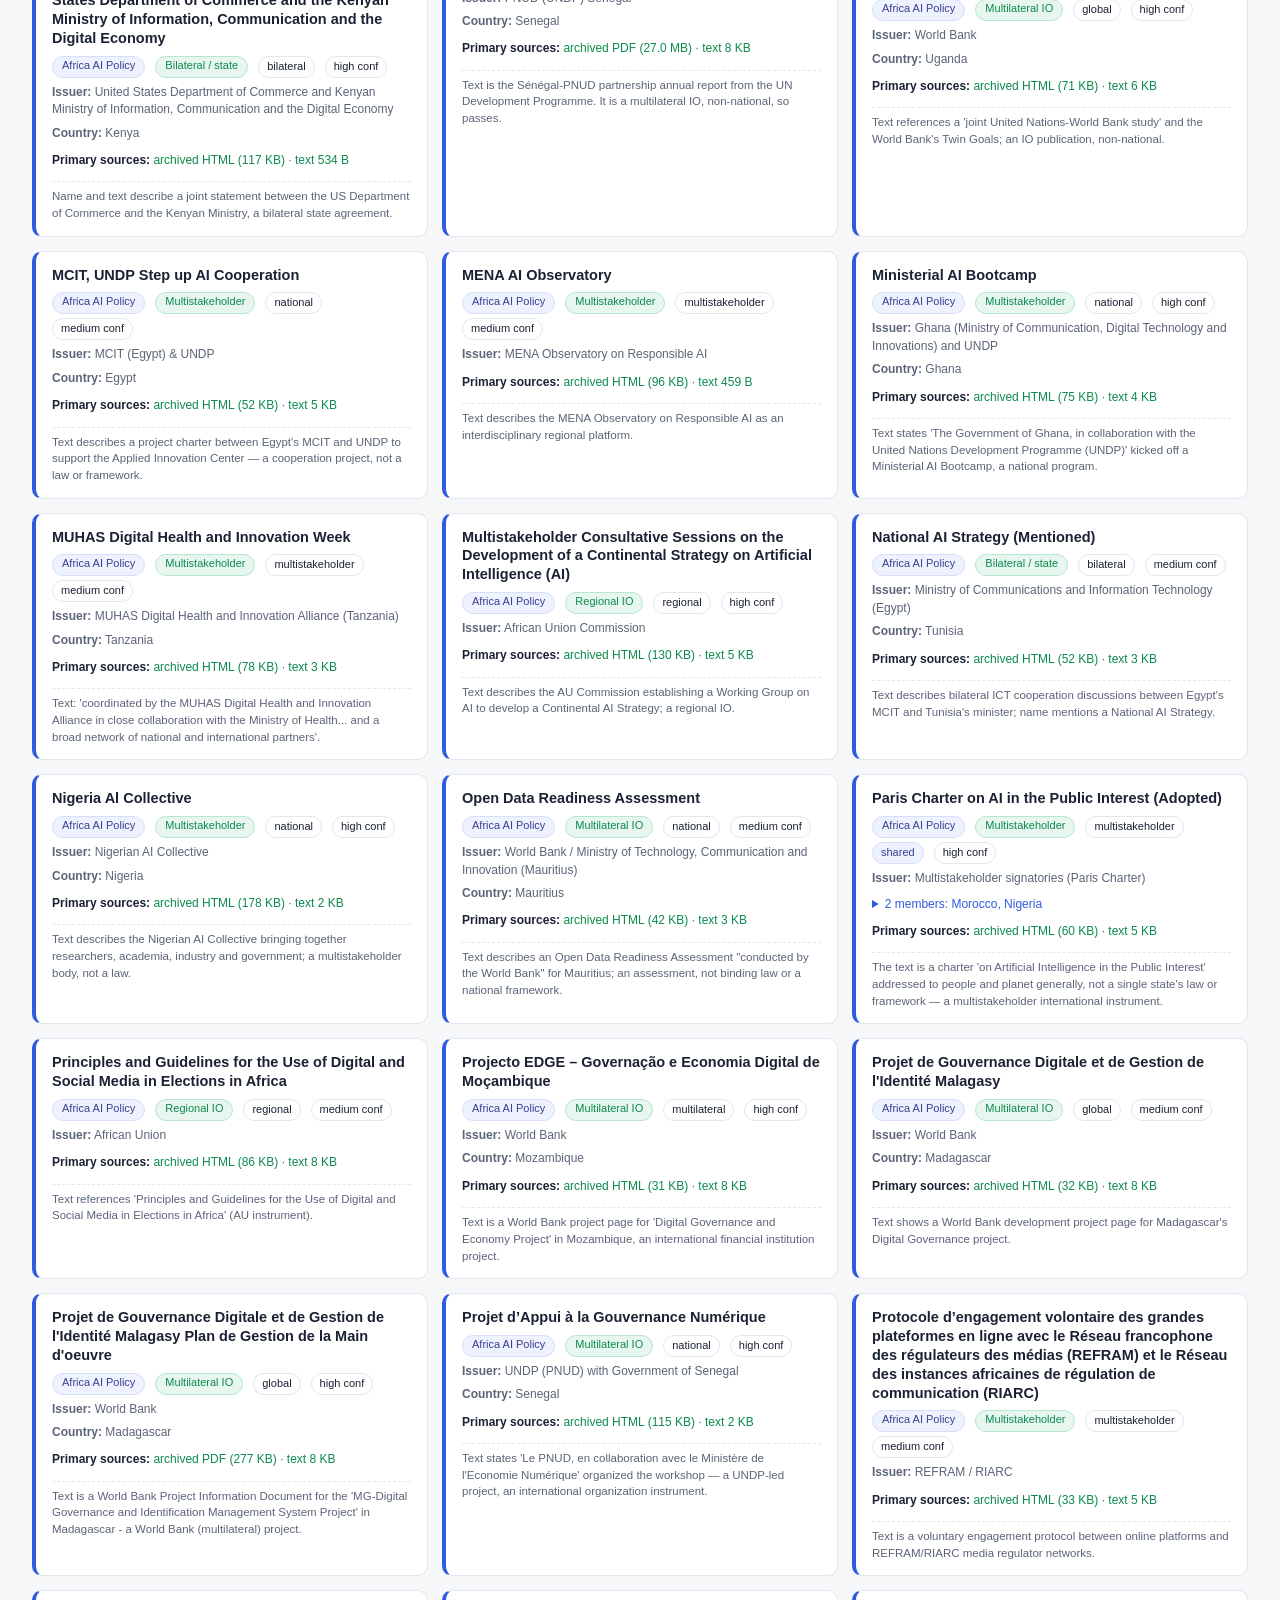
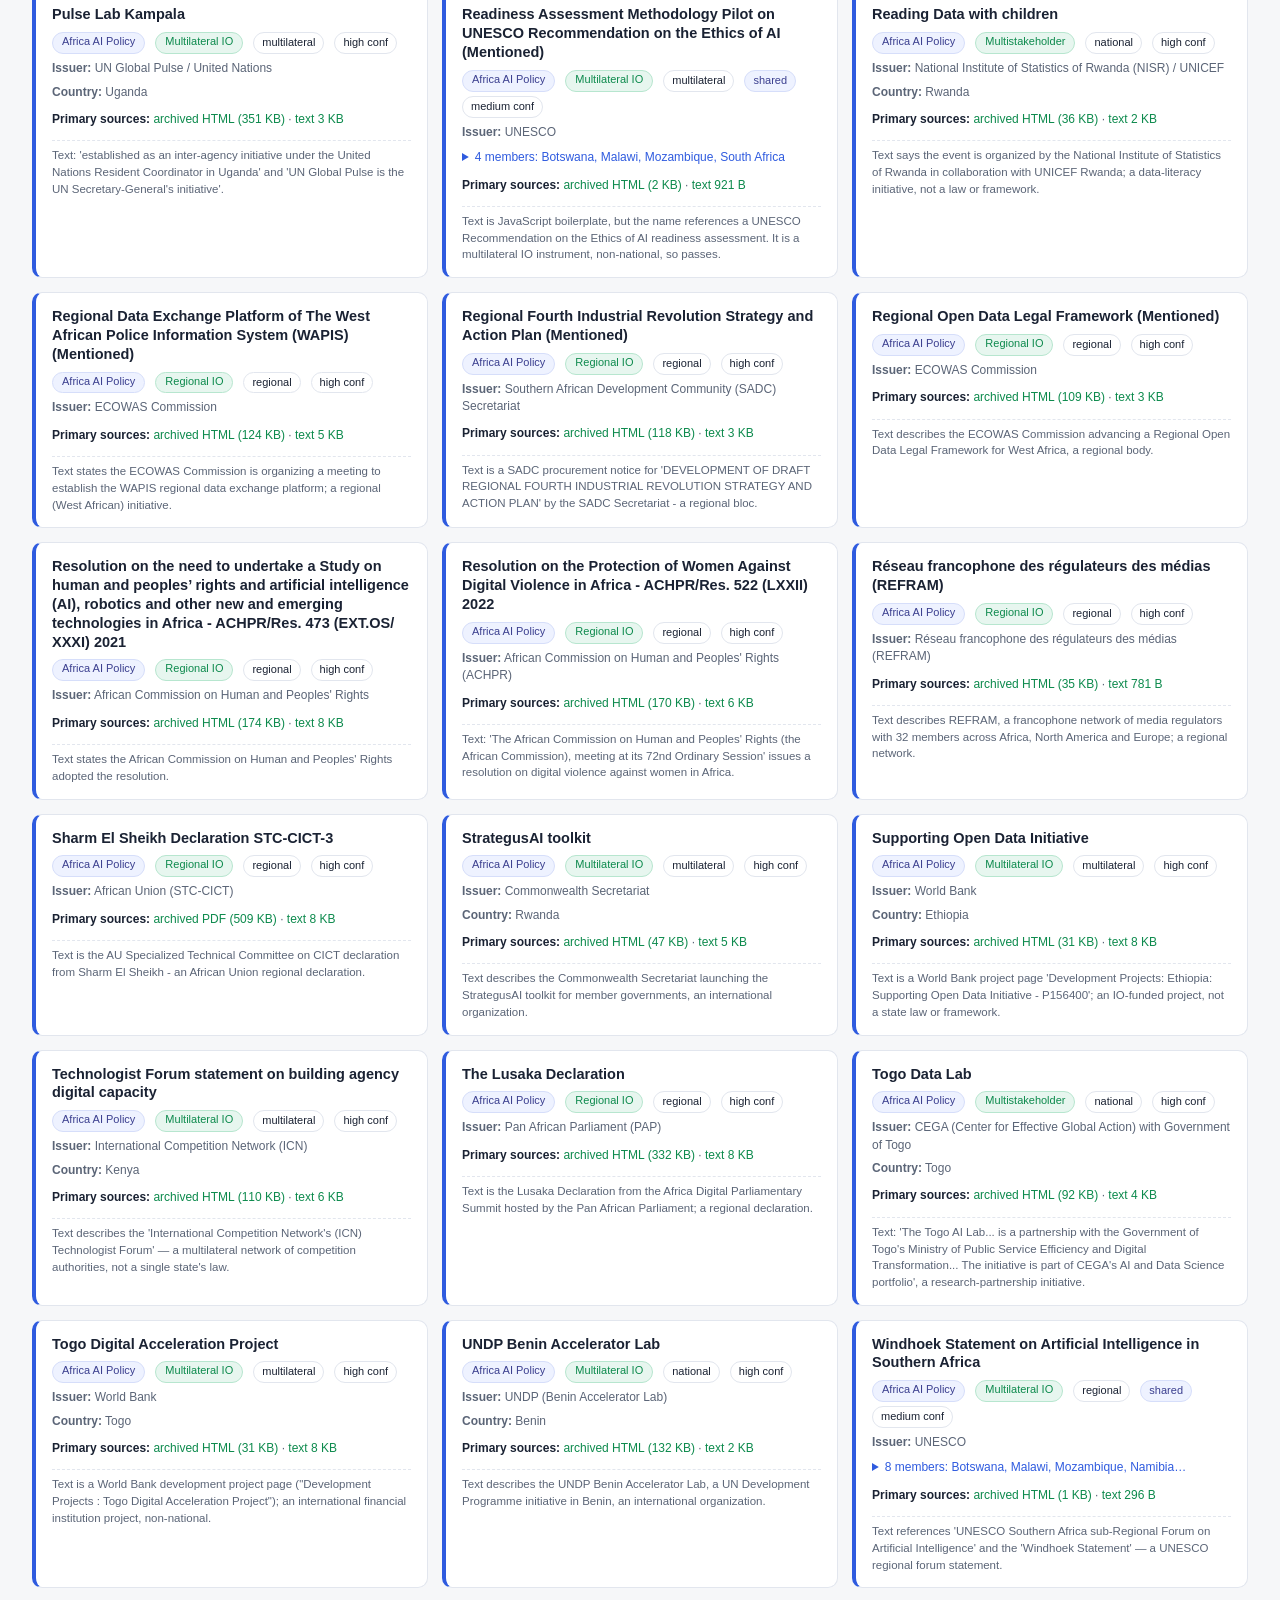
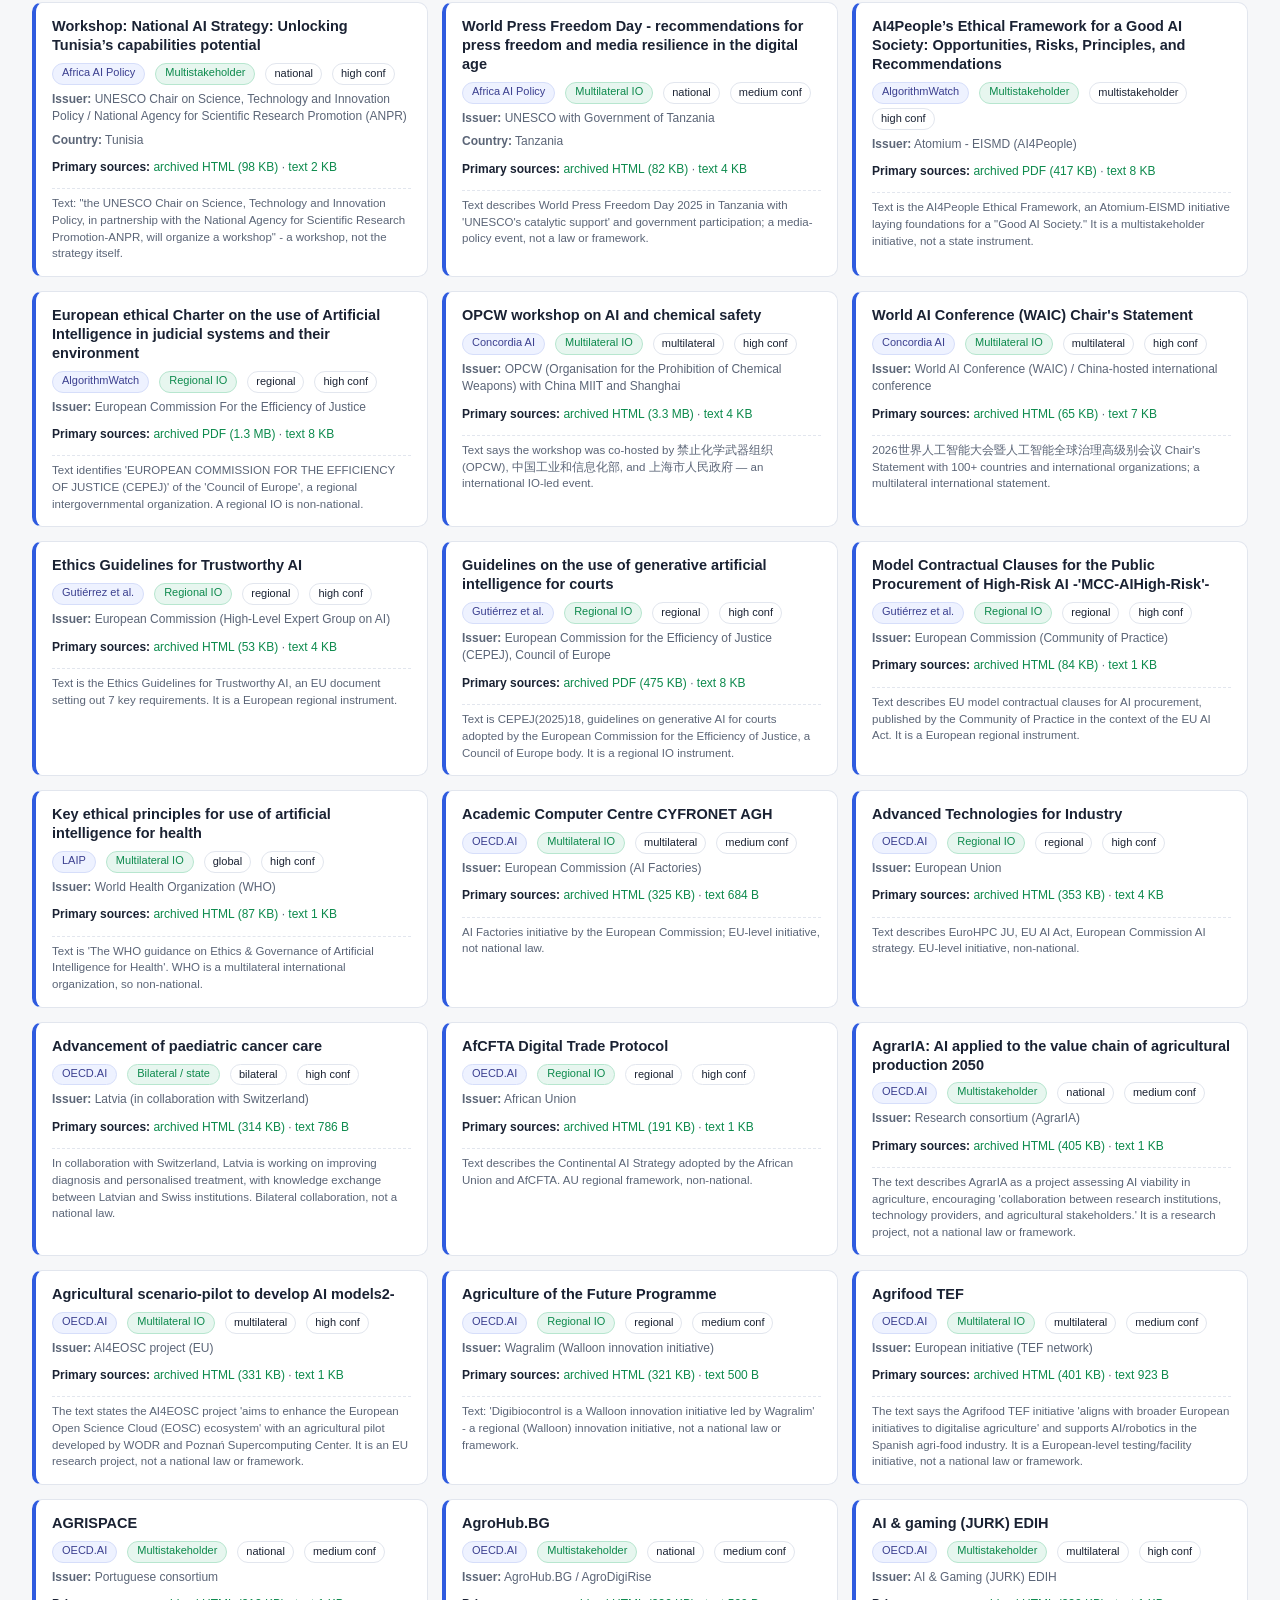
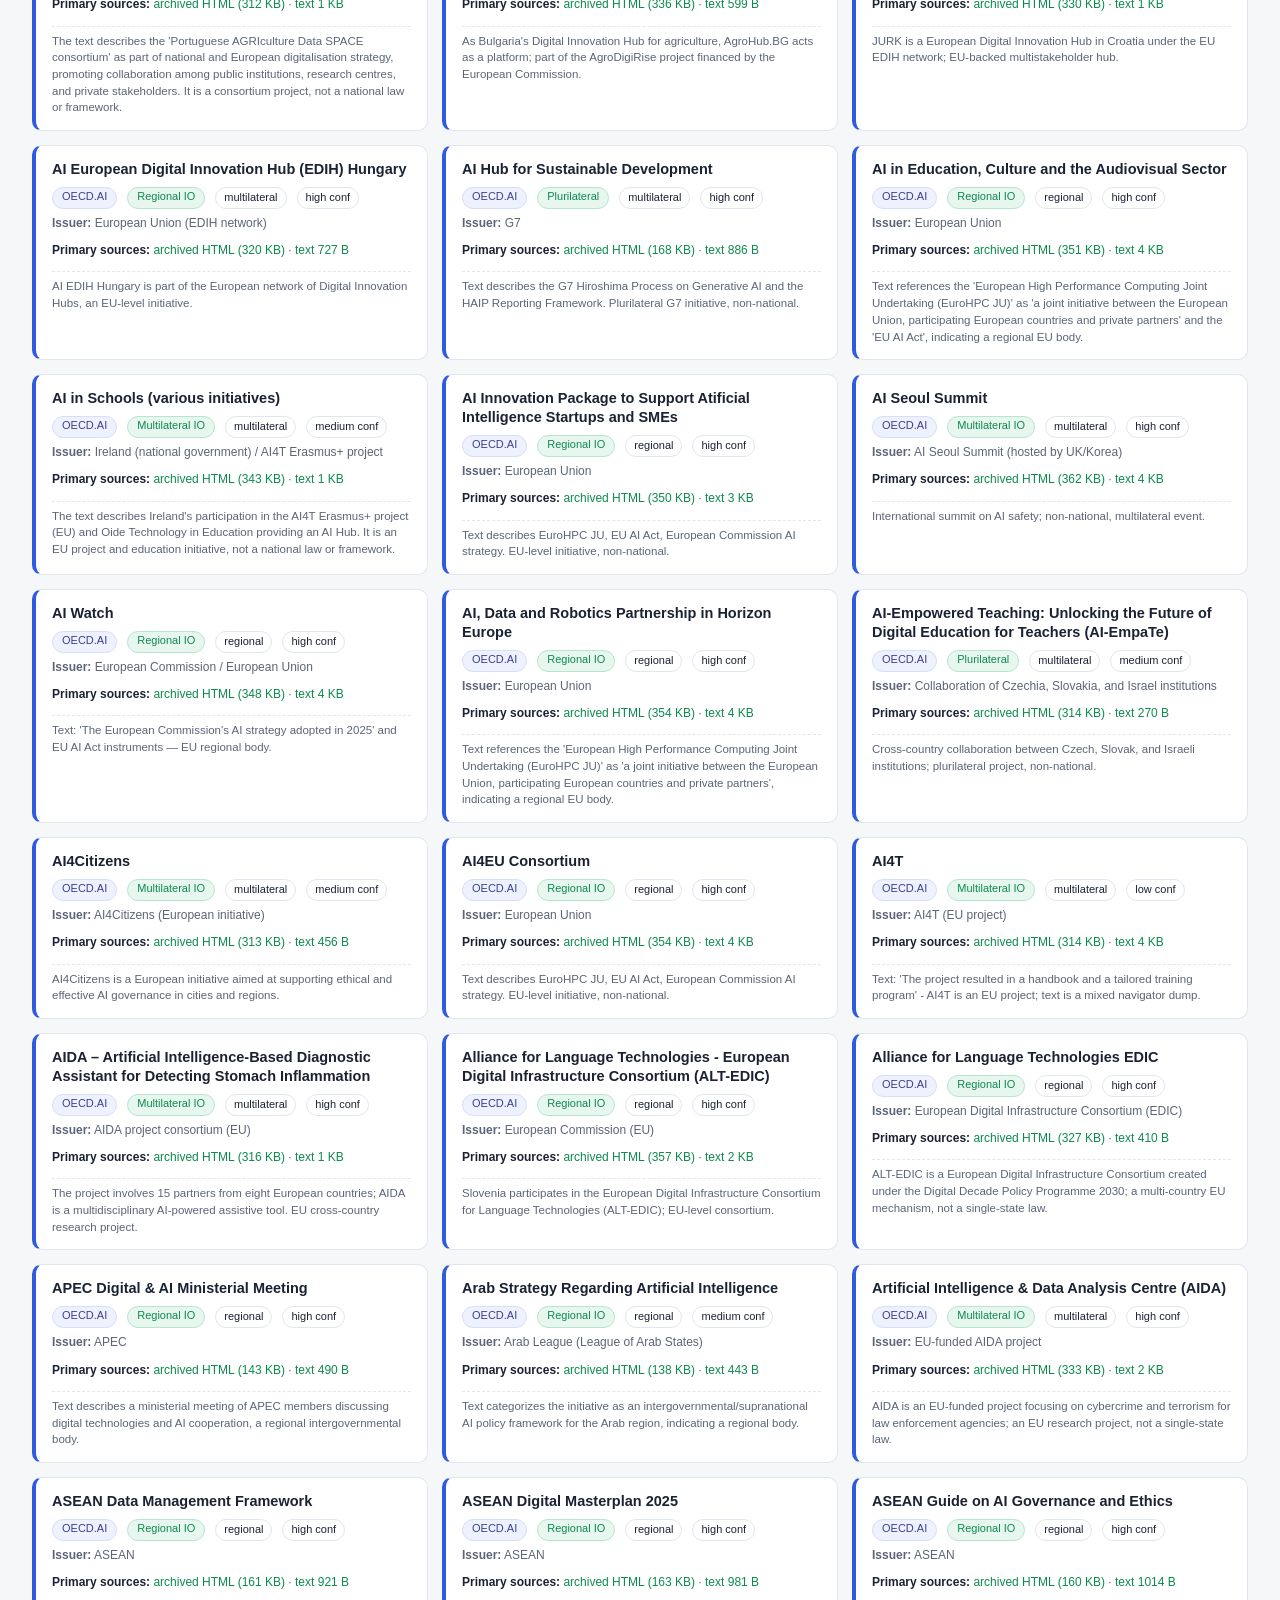
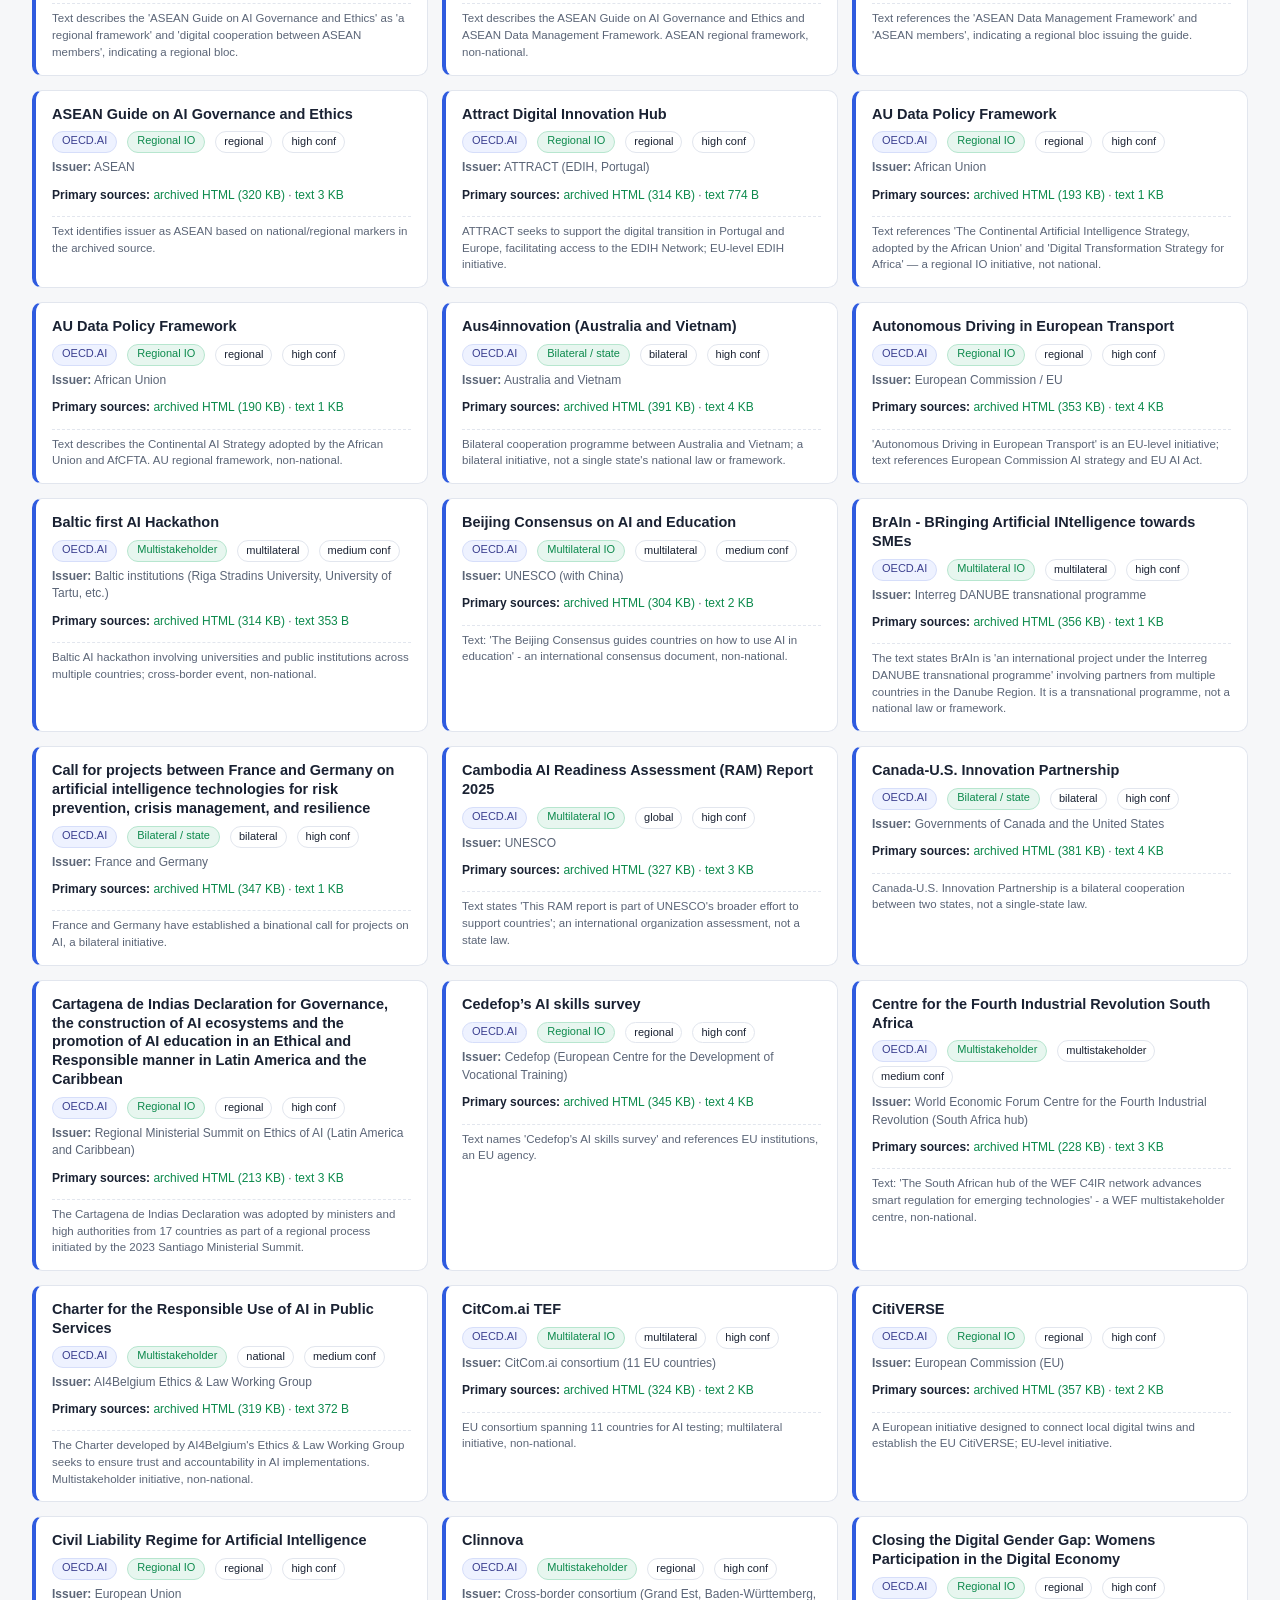
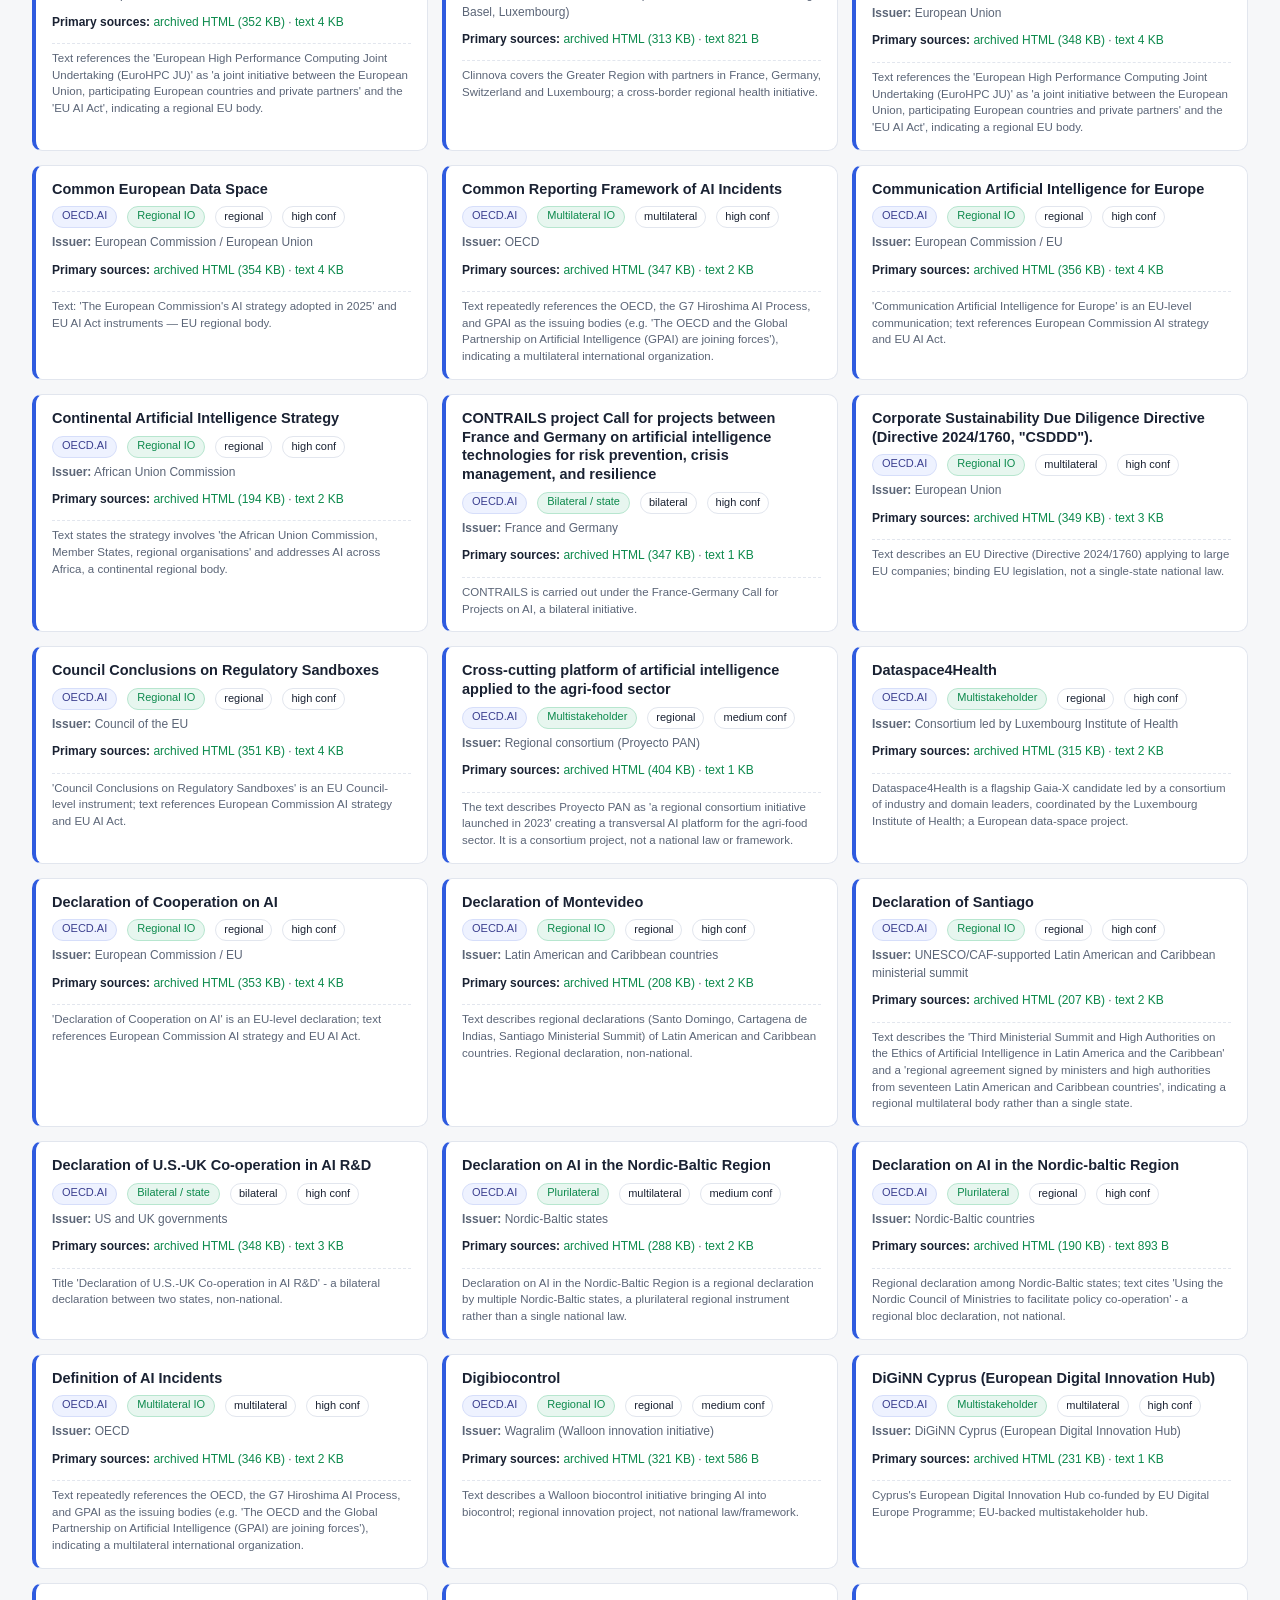
==== commit 6a550383: "feat: collapse shared international instruments to one card w/ member-country list (565->363)" ====
--- a/international.html
+++ b/international.html
@@ -16,6 +16,11 @@
   .primary .ok { color: var(--pass); }
   .primary .none { color: var(--excluded); }
   .evidence { font-size: 11.5px; color: var(--muted); margin-top: 6px; border-top: 1px dashed var(--line); padding-top: 6px; }
+    .badge.rel { background: #eef2ff; color: #3b3f8f; border-color: #d6defa; }
+    details.members { font-size: 12px; color: var(--muted); margin-top: 2px; }
+    details.members summary { cursor: pointer; color: var(--accent); }
+    .member-list { display: flex; flex-wrap: wrap; gap: 4px 8px; margin-top: 6px; }
+    .member-list span { background: #f0f1f4; border: 1px solid var(--line); border-radius: 10px; padding: 1px 8px; font-size: 11px; }
   .stats { display: flex; flex-wrap: wrap; gap: 6px 22px; margin-bottom: 12px; font-size: 13px; color: var(--muted); }
   .stats b { color: var(--ink); }
   .controls select { min-width: 200px; }
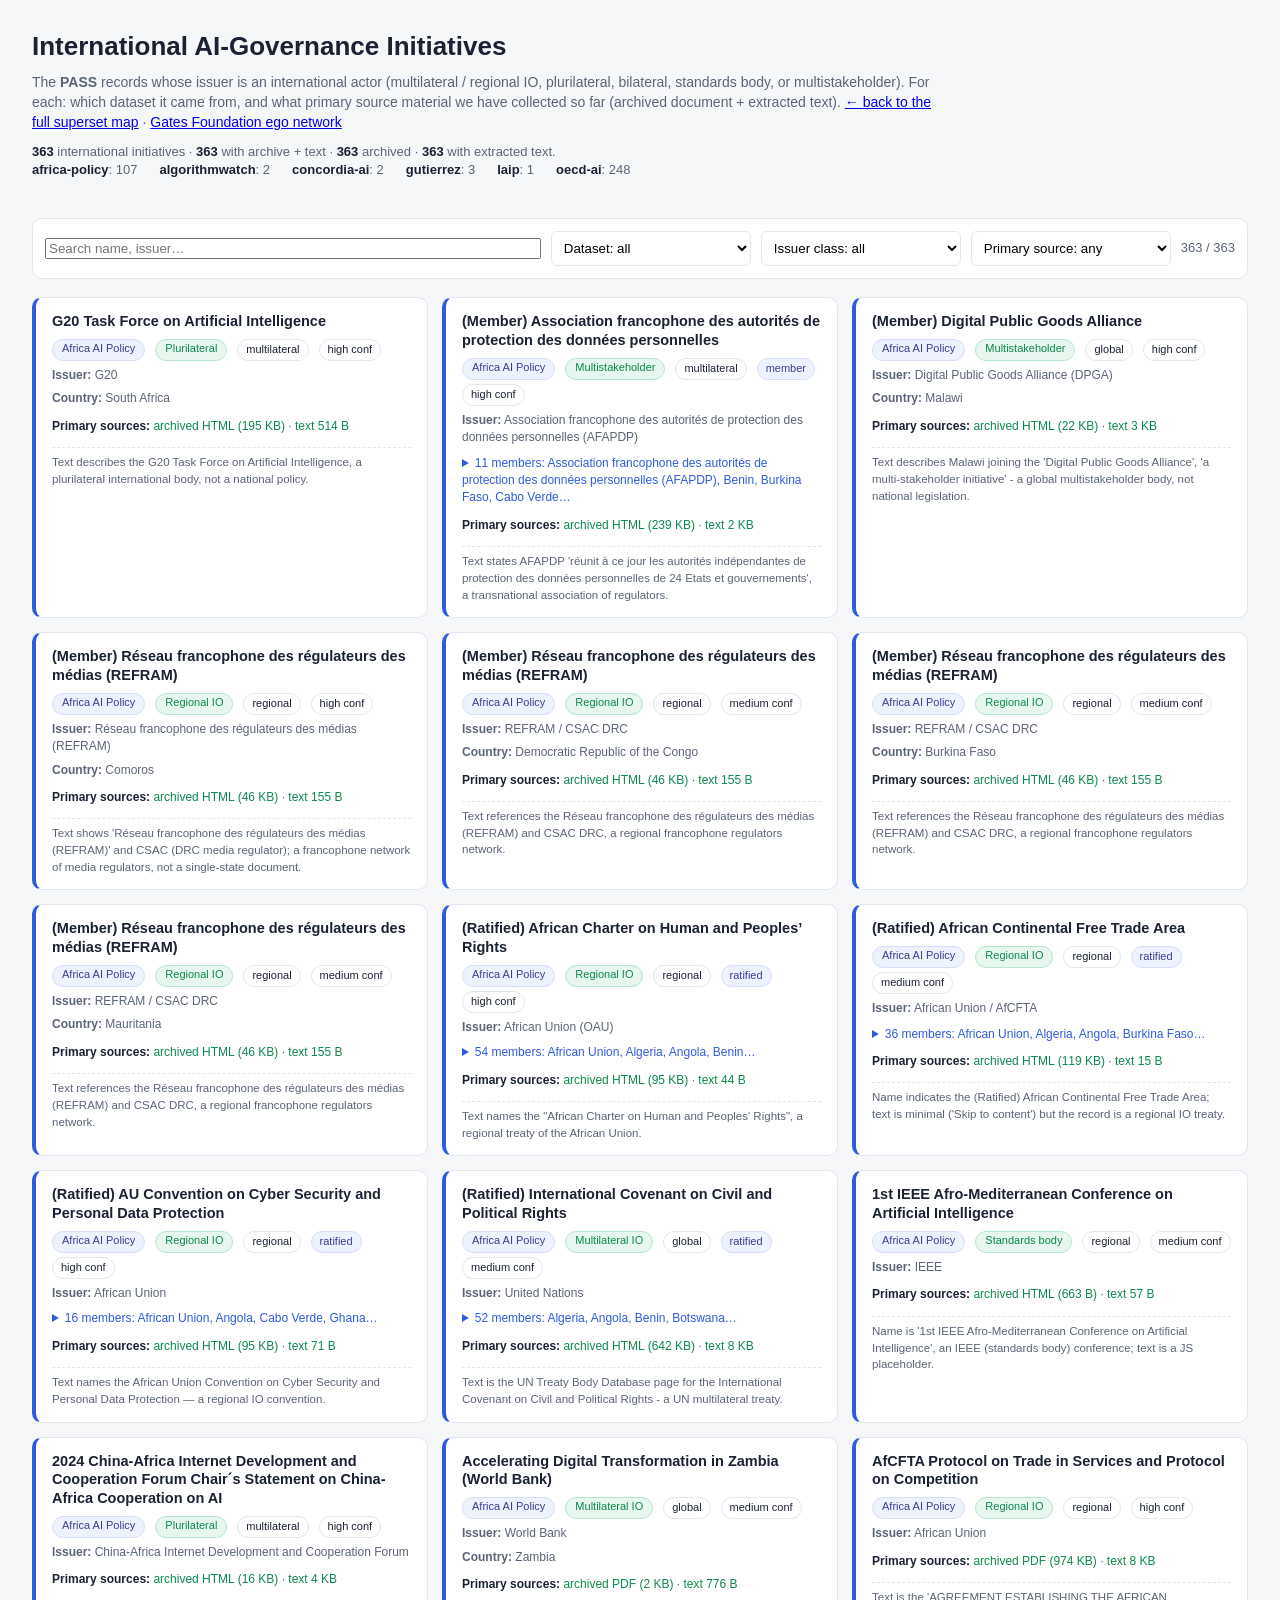
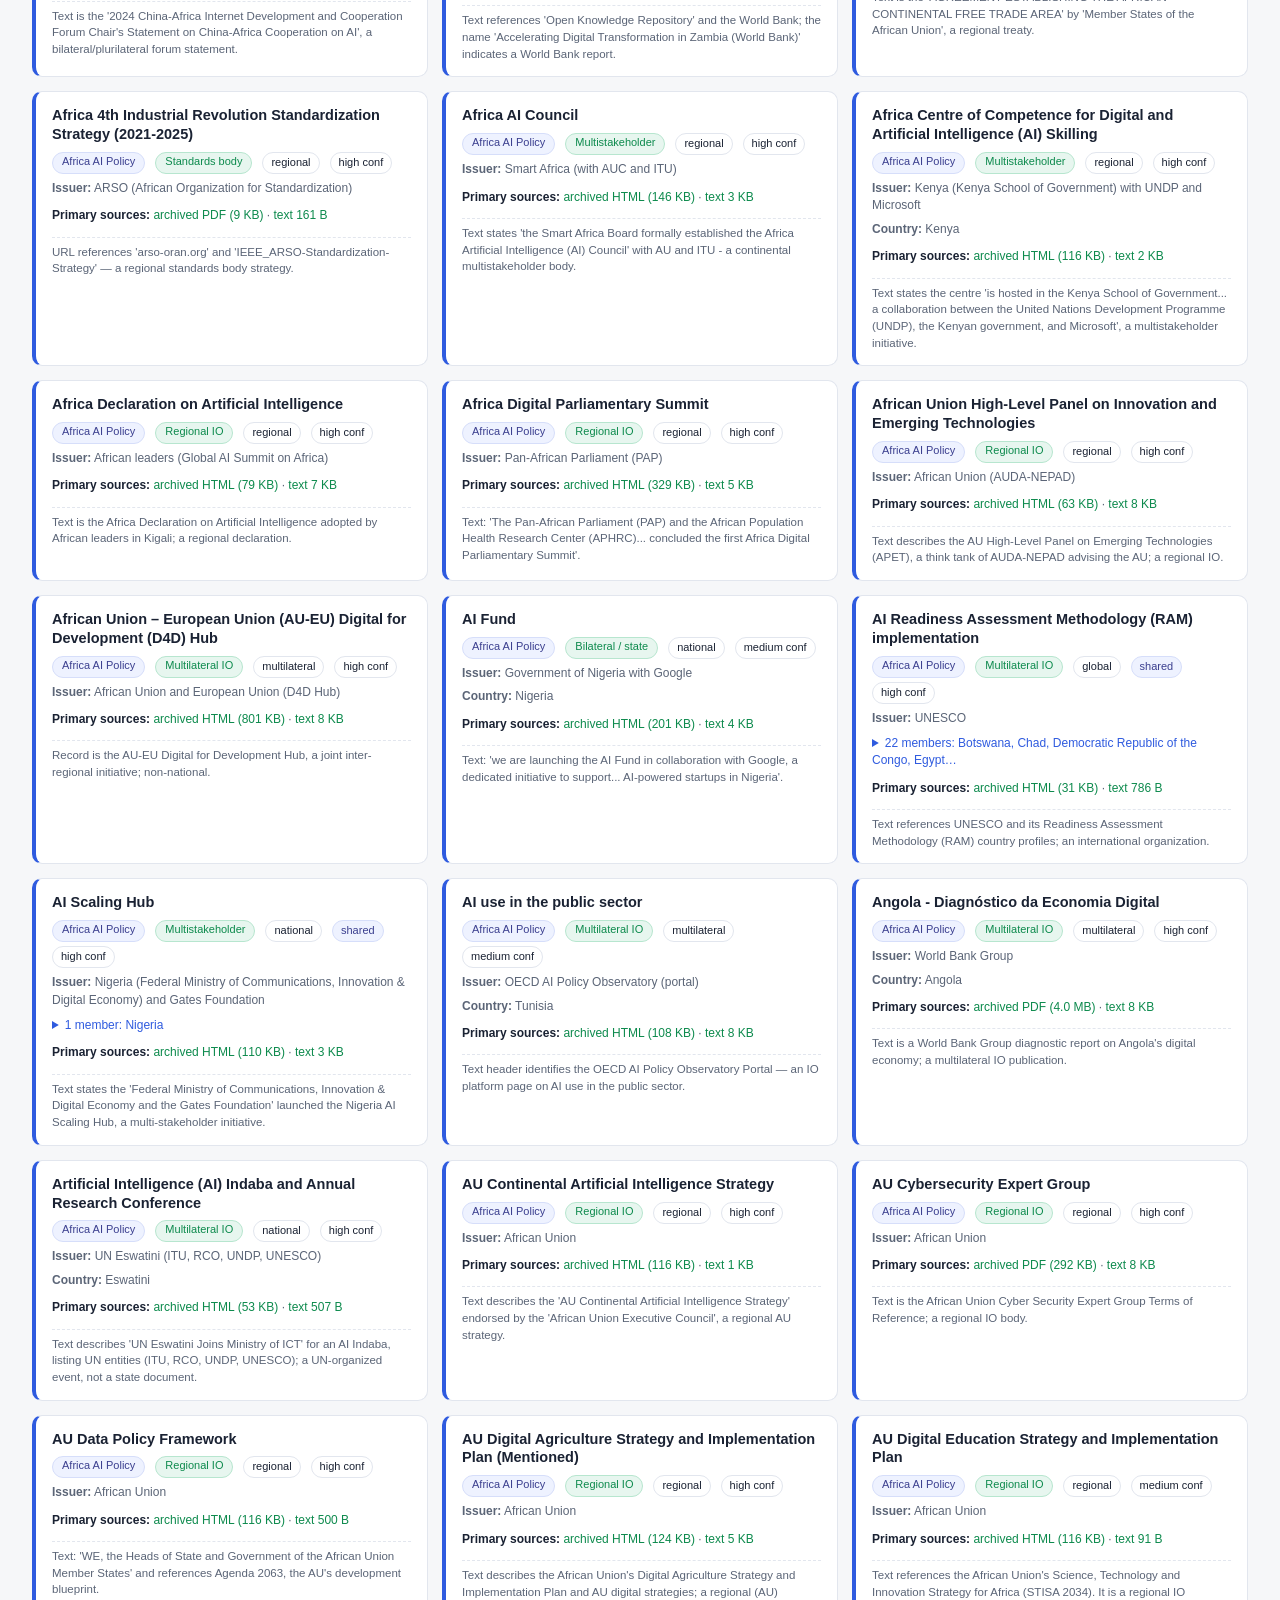
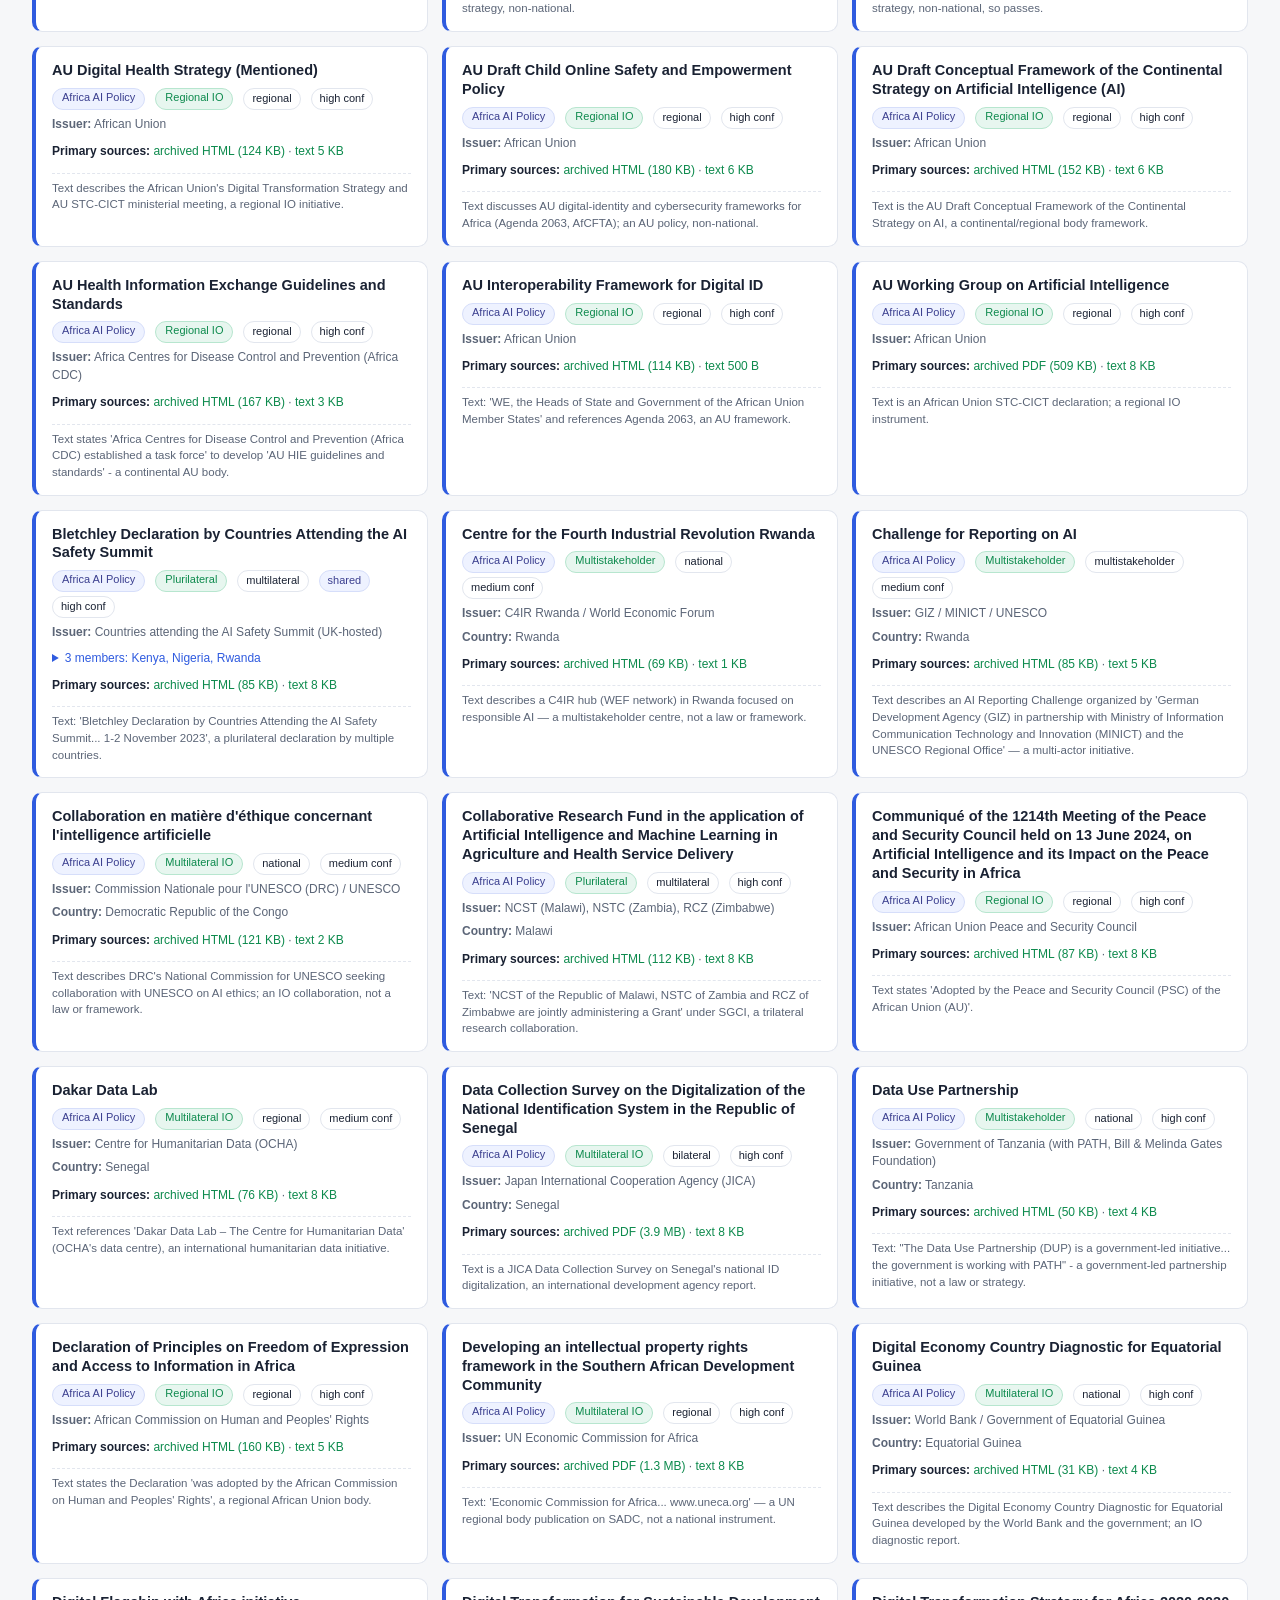
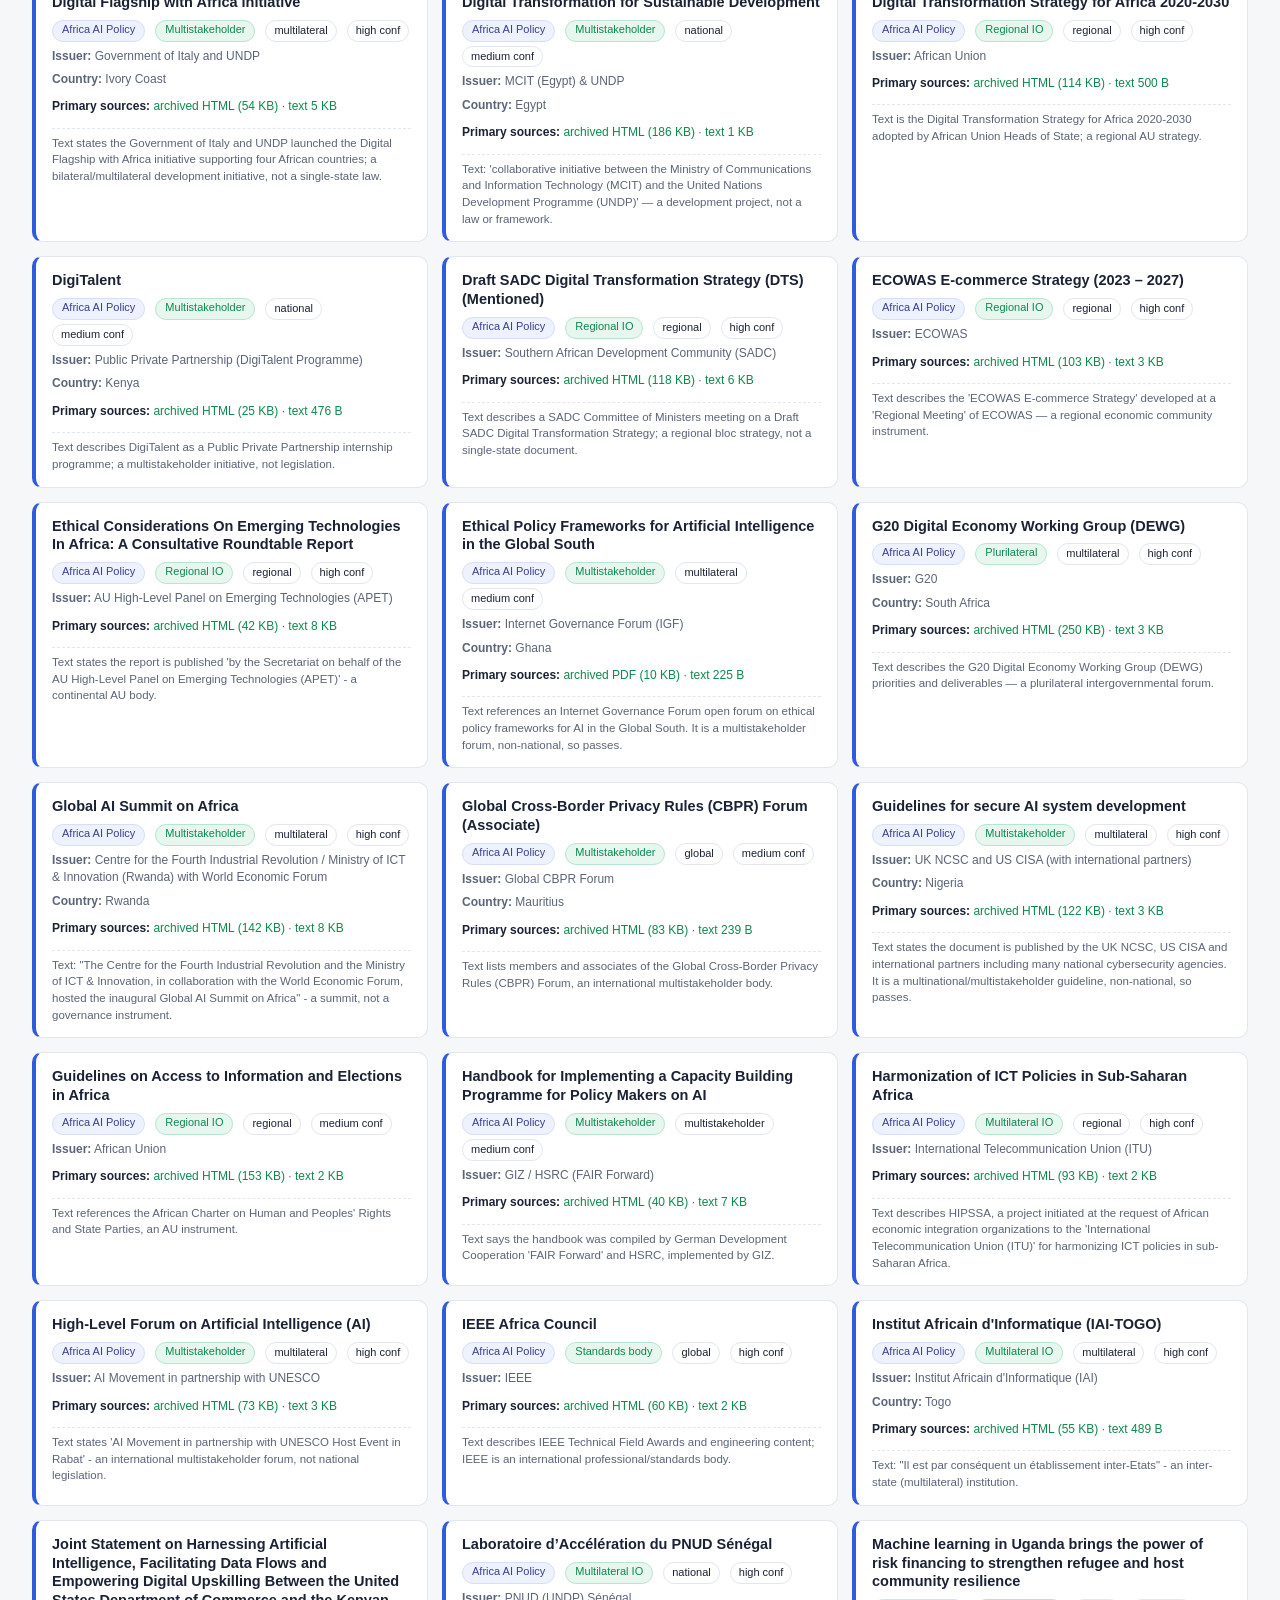
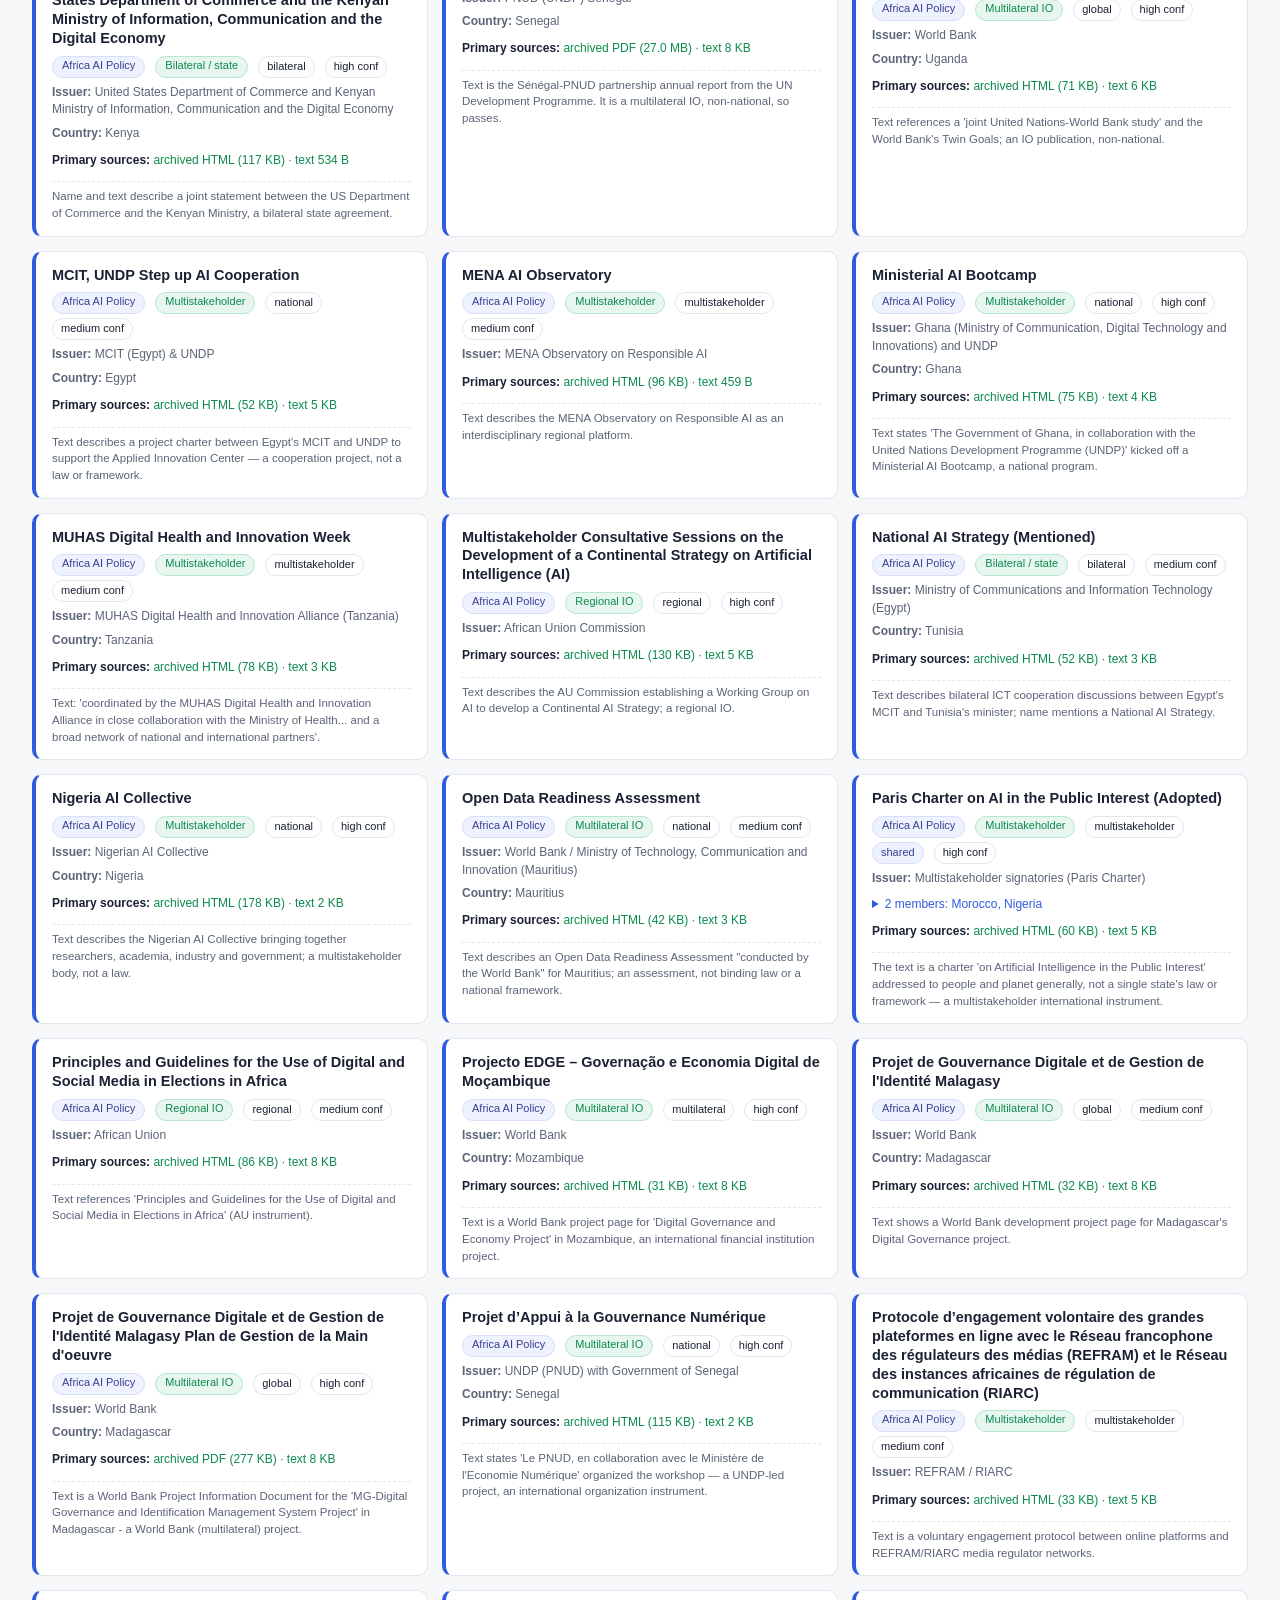
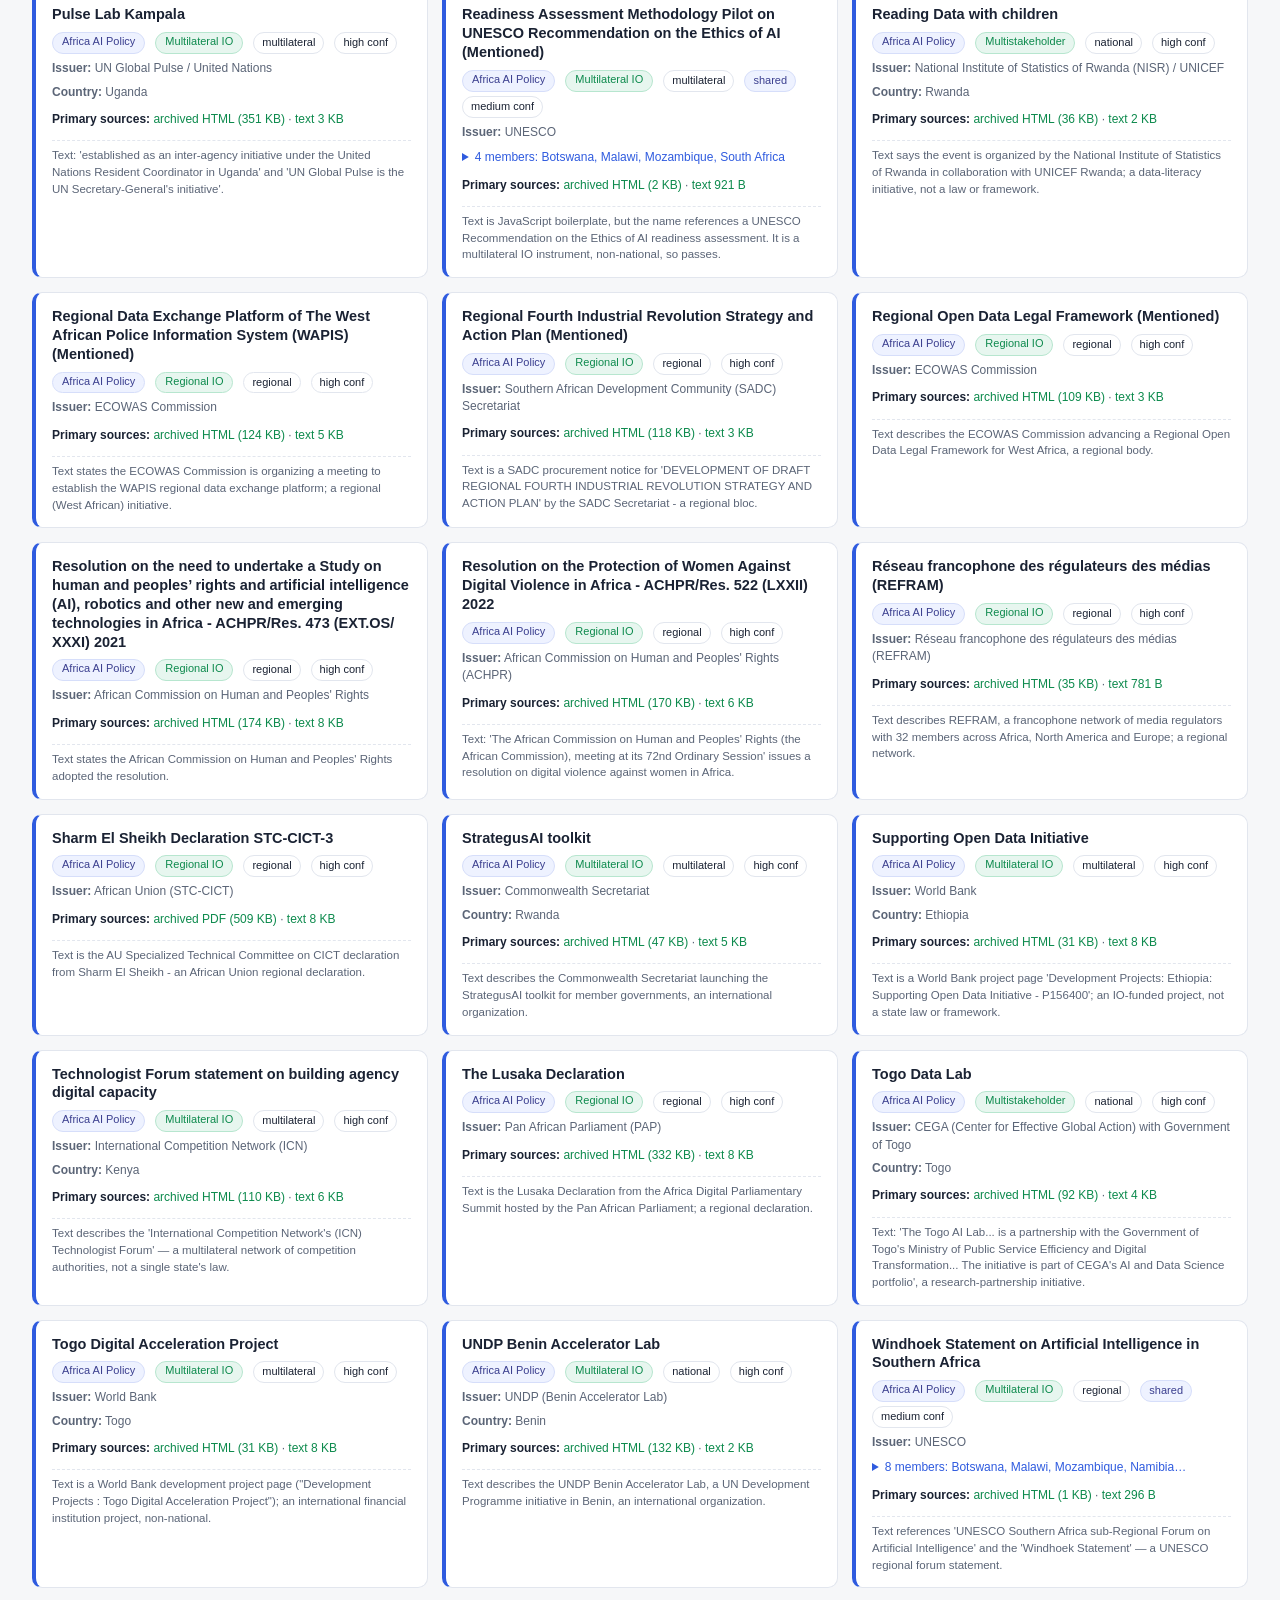
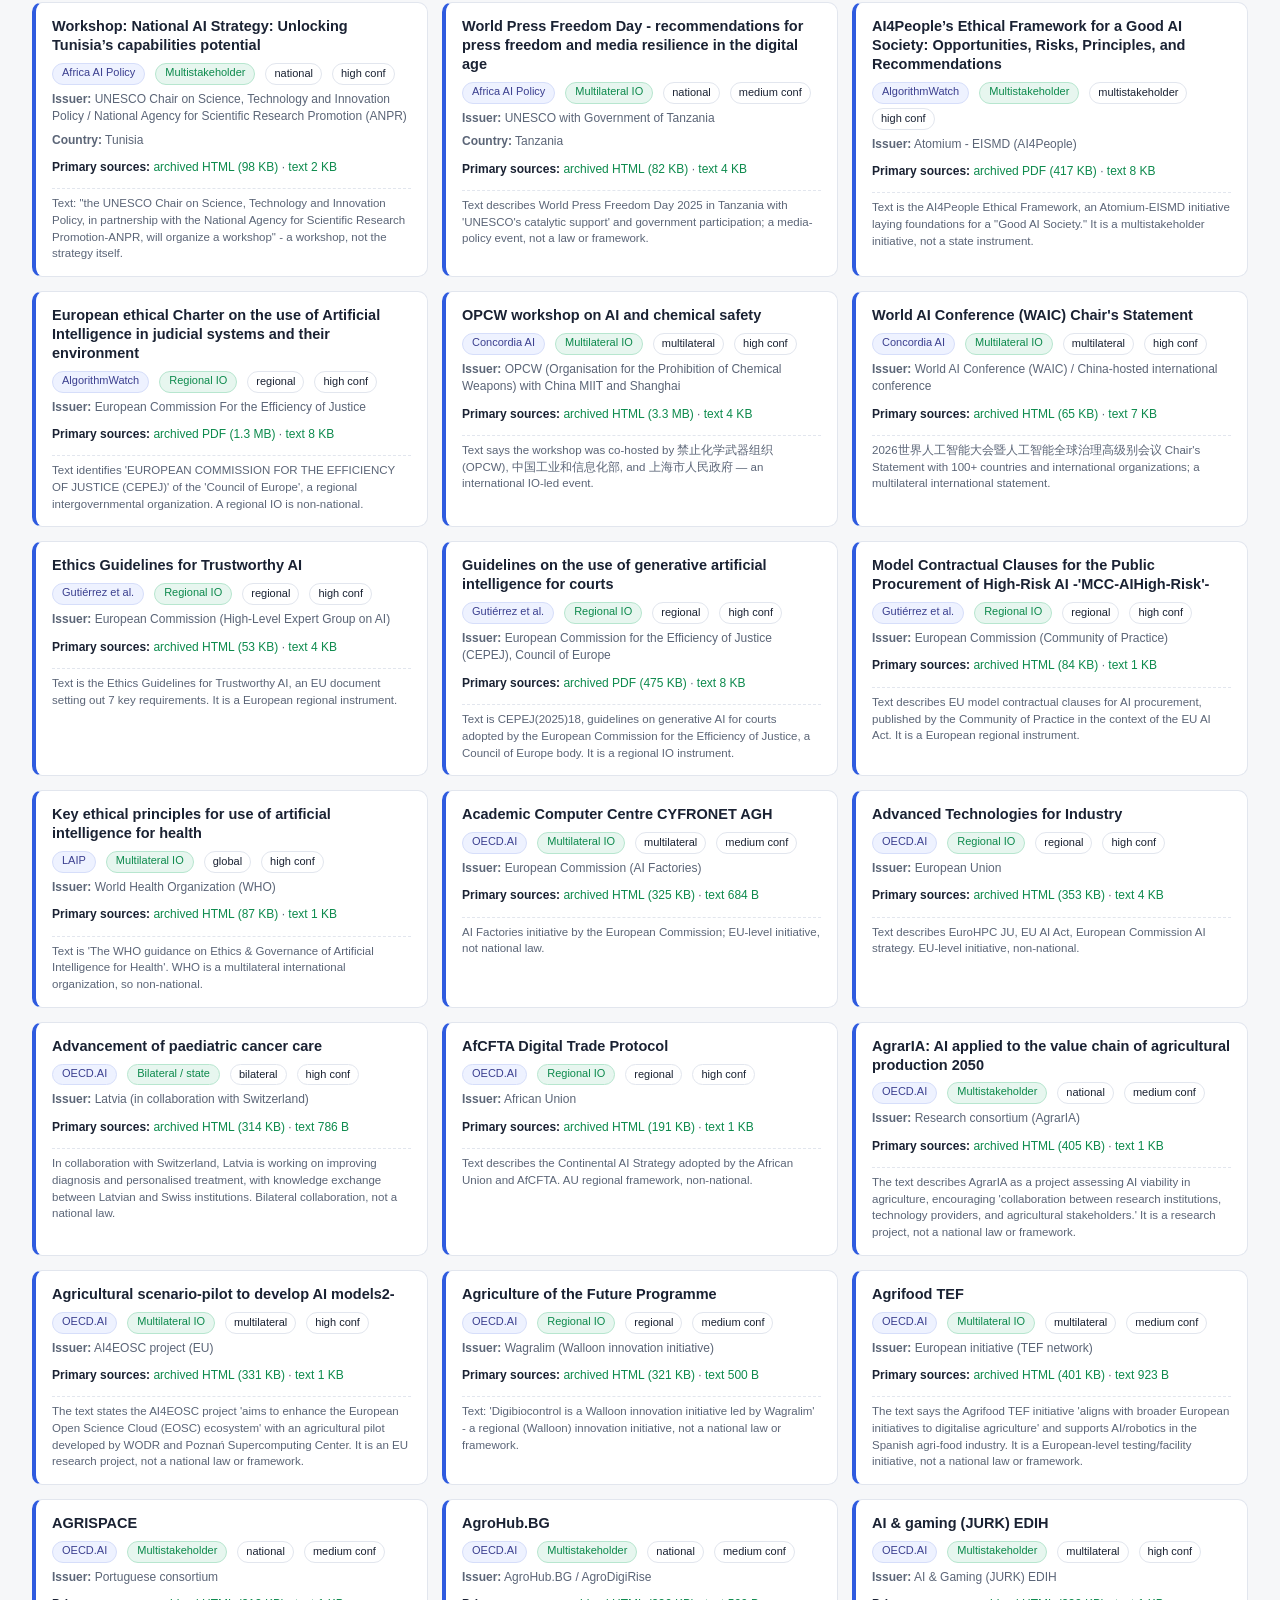
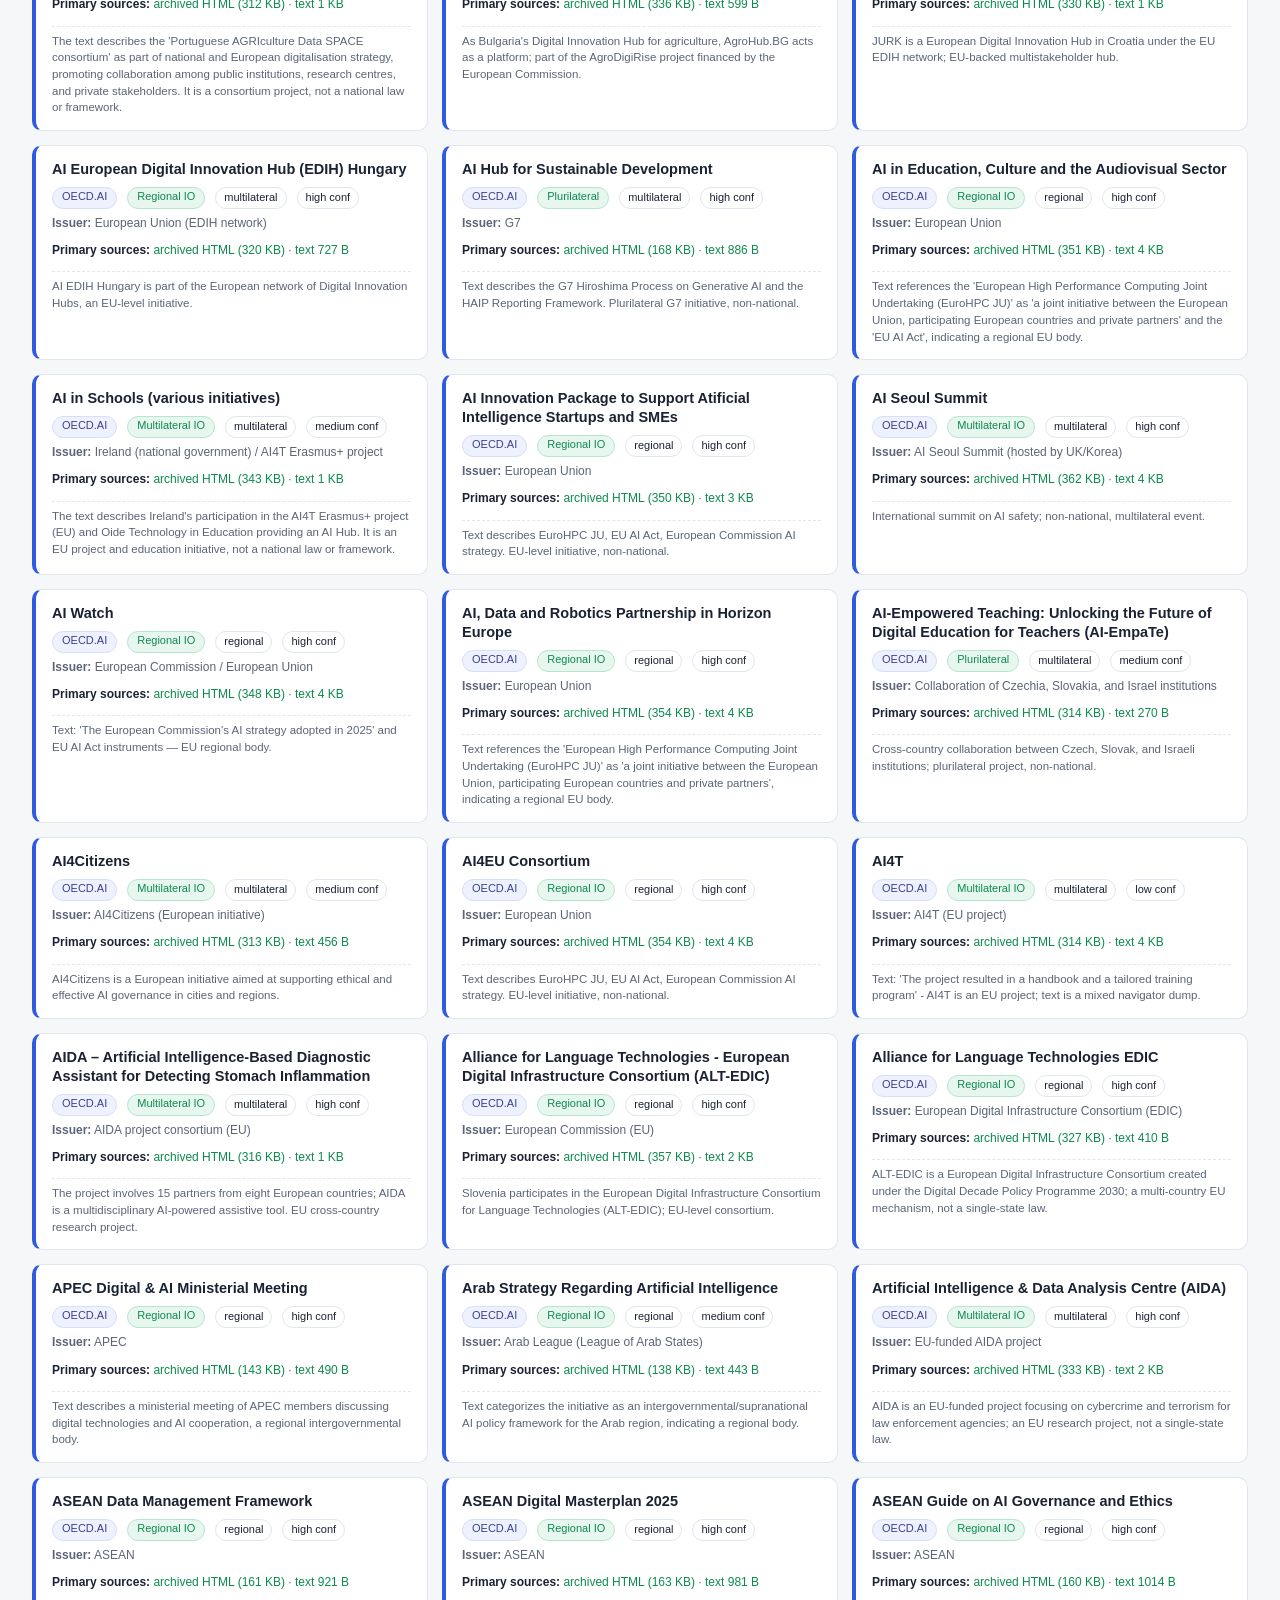
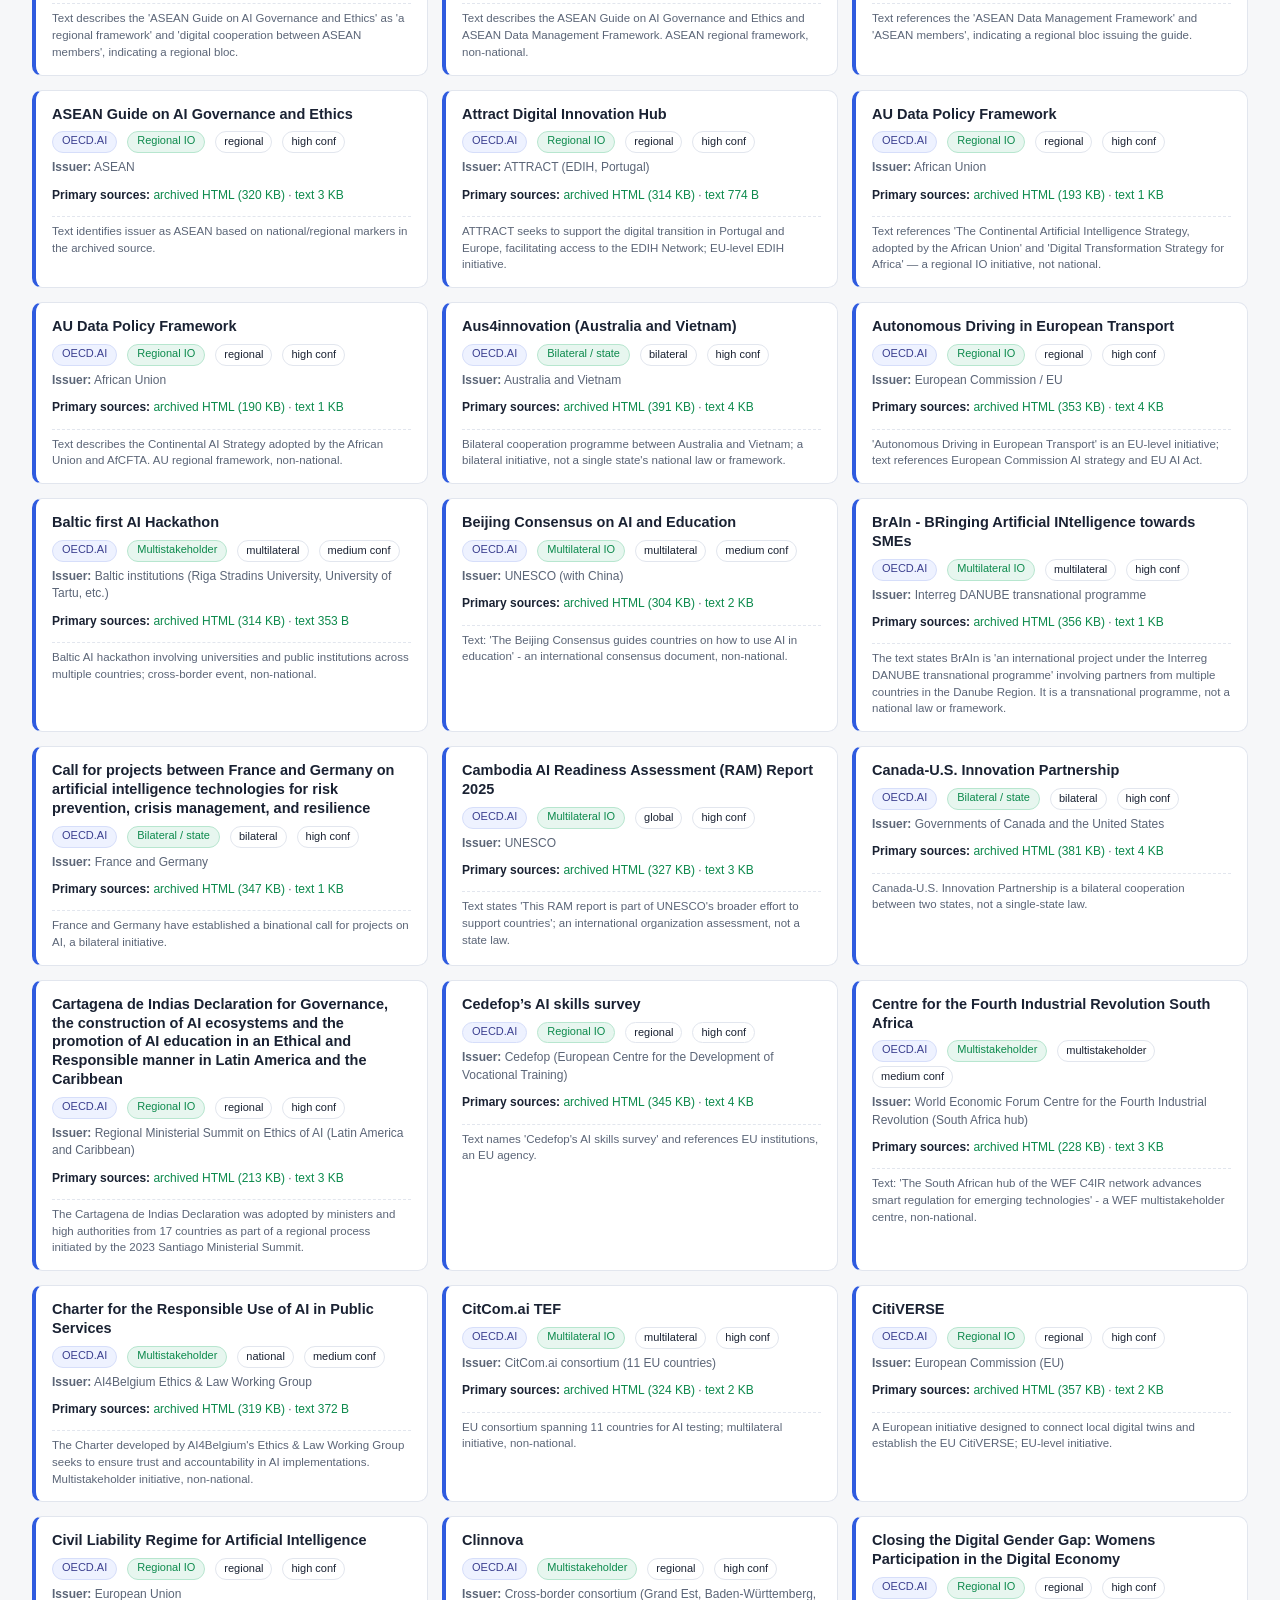
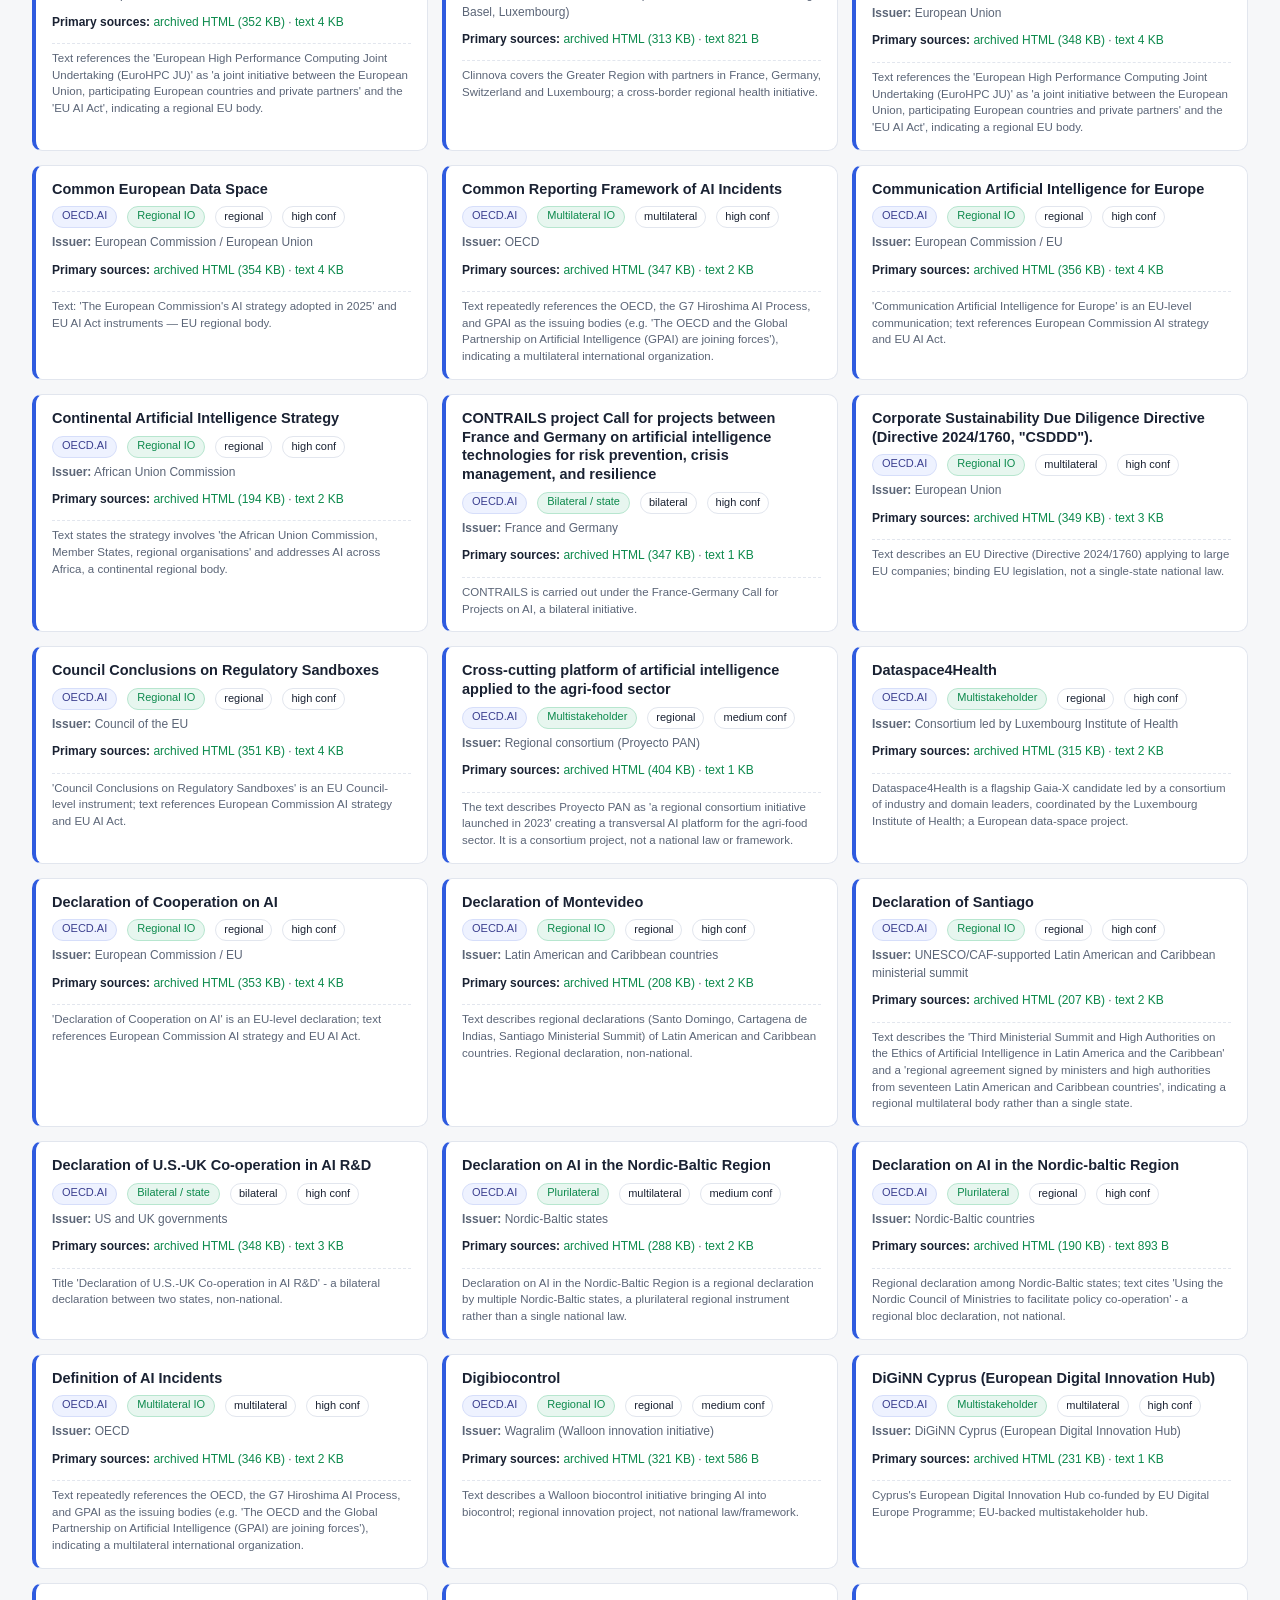
==== commit 72570ff2: "feat: add Gates Foundation ego network page (6 initiatives, 27 nodes, 26 edges)" ====
--- a/international.html
+++ b/international.html
@@ -33,7 +33,8 @@
     (multilateral / regional IO, plurilateral, bilateral, standards body, or
     multistakeholder). For each: which dataset it came from, and what primary
     source material we have collected so far (archived document + extracted text).
-    <a href="index.html">← back to the full superset map</a></p>
+    <a href="index.html">← back to the full superset map</a> ·
+        <a href="gates-egonet.html">Gates Foundation ego network</a></p>
   <div id="summary" class="summary"></div>
 </header>
 
